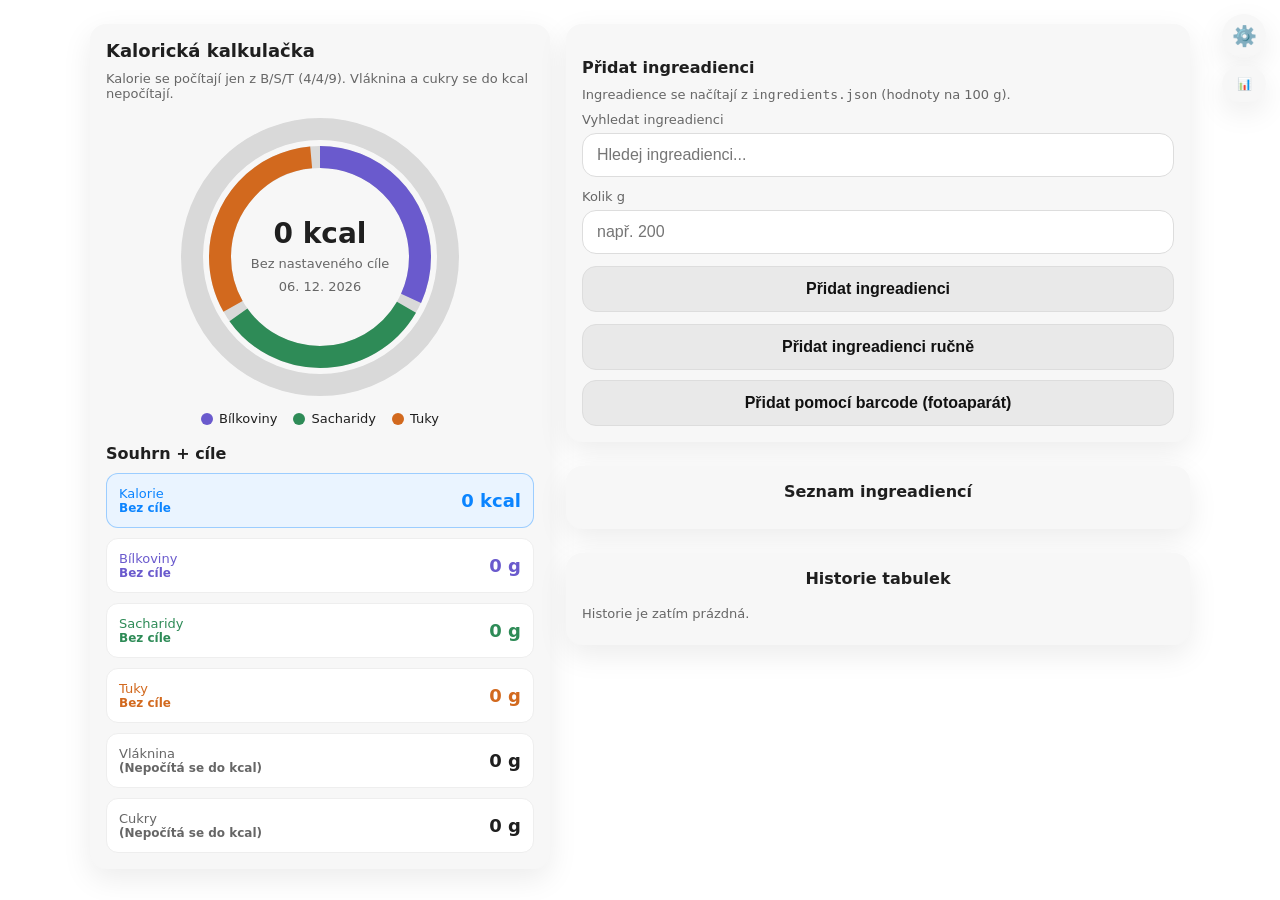
==== index.html @ da75b3e4 "Přidání modálního okna pro skenování čárových kódů, vylepšení stylů a funkcionality pro zobrazení st" ====
<!doctype html>
<html lang="cs">
<head>
  <meta charset="utf-8" />
  <meta name="viewport" content="width=device-width,initial-scale=1" />
  <title>Kalorická kalkulačka</title>
  <style>
    :root{
      --bg:#ffffff;
      --text:#1f1f1f;
      --muted:#666;
      --card:#f7f7f7;
      --shadow:0 10px 30px rgba(0,0,0,.08);

      --track:#d9d9d9;

      --p:#6a5acd;
      --c:#2e8b57;
      --f:#d2691e;
      --kcal:#0b84ff;

      --danger:#b00020;
      --dangerBg:#ffe9ee;
    }

    body{
      margin:0;
      font-family: system-ui, -apple-system, Segoe UI, Roboto, Arial, sans-serif;
      background:var(--bg);
      color:var(--text);
      font-size:15px;
    }

    .wrap{
      max-width: 1100px;
      margin: 24px auto;
      padding: 0 16px;
      display:grid;
      gap:16px;
      grid-template-columns: 460px 1fr;
      align-items:start;
    }

    .panel{
      background:var(--card);
      border-radius:16px;
      padding:16px;
      box-shadow: var(--shadow);
    }

    .right-col{
      display:grid;
      gap:24px;
    }

    h1{ font-size:18px; margin:0 0 10px; }
    h2{ font-size:16px; margin:18px 0 10px; }
    .muted{ color:var(--muted); font-size:13px; }

    /* Rings */
    .rings{
      width: 280px;
      height: 280px;
      margin: 16px auto 0;
      position:relative;
      display:grid;
      place-items:center;
    }
    .rings svg{
      width:100%;
      height:100%;
      overflow:visible;
      transform: rotate(-90deg);
    }
    .ring-track{
      fill:none;
      stroke: var(--track);
      stroke-linecap: round;
    }
    .ring-progress{
      fill:none;
      stroke-linecap: round;
      stroke-dasharray: 1;
      stroke-dashoffset: 1;
      transition: stroke 350ms ease, stroke-dashoffset 350ms ease;
    }
    .macro-segment{ stroke-linecap: butt; }
    .center{
      position:absolute;
      display:grid;
      place-items:center;
      text-align:center;
      gap:8px;
      transform: translateY(0);
    }
    .center .big{
      font-size:28px;
      font-weight:800;
      line-height:1;
    }
    .center .small{
      font-size:13px;
      color:var(--muted);
    }

    .legend{
      display:flex;
      gap:16px;
      justify-content:center;
      margin-top:14px;
      flex-wrap:wrap;
      font-size:13px;
    }
    .legendItem{ display:flex; gap:6px; align-items:center; }
    .dot{ width:12px;height:12px;border-radius:50%; }

    /* Summary cards */
    .summaryRow{
      display:grid;
      gap:10px;
      margin-top:10px;
    }
    .sumCard{
      display:grid;
      grid-template-columns: 1fr auto;
      gap:6px 12px;
      padding:12px;
      border-radius:12px;
      background:#fff;
      border:1px solid #eee;
      align-items:center;
    }
    .sumCard .label{ color:var(--muted); font-size:13px; }
    .sumCard .value{ font-weight:800; font-size:18px; }
    .sumCard .goal{ font-weight:600; color:var(--muted); font-size:12px; }

    .sumCard.danger{
      border-color: rgba(176,0,32,.35);
      background: var(--dangerBg);
    }
    .sumCard.danger .label,
    .sumCard.danger .goal{ color: var(--danger); }
    .sumCard.danger .value{ color: var(--danger); }
    .sumCard.kcal{
      border-color: rgba(11,132,255,.35);
      background: #eaf4ff;
    }
    .sumCard.kcal .label,
    .sumCard.kcal .goal,
    .sumCard.kcal .value{ color: var(--kcal); }
    .sumCard.protein .label,
    .sumCard.protein .goal,
    .sumCard.protein .value{ color: var(--p); }
    .sumCard.carbs .label,
    .sumCard.carbs .goal,
    .sumCard.carbs .value{ color: var(--c); }
    .sumCard.fat .label,
    .sumCard.fat .goal,
    .sumCard.fat .value{ color: var(--f); }

    /* Modal */
    .modal{
      display:none;
      position:fixed;
      top:0;left:0;right:0;bottom:0;
      background:rgba(0,0,0,.5);
      z-index:9999;
      place-items:center;
      justify-content:center;
      padding: 18px;
      box-sizing:border-box;
      overflow-y:auto;
    }
    .modal.open{ display:grid; }
    .modal-content{
      background:#fff;
      border-radius:20px;
      padding:28px;
      max-width:520px;
      width:100%;
      box-shadow: 0 20px 60px rgba(0,0,0,.2);
      animation: slideIn 200ms ease;
      position:relative;
    }
    @keyframes slideIn{
      from{ opacity:0; transform:translateY(-20px); }
      to{ opacity:1; transform:translateY(0); }
    }
    .modal h2{ margin:0 0 8px; padding-right:0; }
    .modal .muted{ display:block; margin-bottom:16px; }

    .barcode-video-wrap{
      background:#111;
      border-radius:14px;
      overflow:hidden;
      border:1px solid #222;
      margin-top:8px;
    }
    .barcode-video{
      width:100%;
      aspect-ratio:4 / 3;
      object-fit:cover;
      display:block;
      background:#111;
    }
    .barcode-status{
      margin-top:10px;
      padding:10px 12px;
      border-radius:10px;
      background:#f3f3f3;
      color:var(--muted);
      font-size:13px;
      min-height:20px;
    }

    /* Modal close button */
    .modal-close{
      display:none;
    }

    /* Search box */
    .search-box{
      position:relative;
    }
    .search-input{
      width:100%;
      padding:12px 14px;
      border-radius:14px;
      border:1px solid #ddd;
      outline:none;
      background:#fff;
      box-sizing:border-box;
      font-size:16px;
    }
    .search-input:focus{ border-color:#aaa; }

    .search-results{
      position:absolute;
      top:100%;
      left:0;
      right:0;
      background:#fff;
      border:1px solid #ddd;
      border-top:0;
      border-radius:0 0 14px 14px;
      max-height:240px;
      overflow-y:auto;
      z-index:100;
      display:none;
    }
    .search-results.show{ display:block; }

    .search-result-item{
      padding:10px 14px;
      cursor:pointer;
      border-bottom:1px solid #eee;
      font-size:14px;
    }
    .search-result-item:last-child{ border-bottom:0; }
    .search-result-item:hover{ background:#f7f7f7; }
    .search-result-item.custom{ color:#666; font-weight:600; }
    .search-empty{ color:#999; }
    .search-section-label{
      padding:8px 12px;
      font-size:11px;
      color:#999;
      border-bottom:1px solid #eee;
    }
    .search-section-label.with-top-border{ border-top:1px solid #eee; }

    /* Forms */
    label{ display:block; font-size:13px; color:var(--muted); margin:10px 0 6px; }
    input, select{
      width:100%;
      padding:12px 14px;
      border-radius:14px;
      border:1px solid #ddd;
      outline:none;
      background:#fff;
      box-sizing:border-box;
      font-size:16px;
    }
    input:focus, select:focus{ border-color:#aaa; }

    .row3{ display:grid; grid-template-columns: 1fr 1fr 1fr; gap:10px; }
    .row2{ display:grid; grid-template-columns: 2fr 1fr; gap:10px; align-items:end; }

    .goal-sum{
      margin-top:10px;
      padding:10px 12px;
      background:#f7f7f7;
      border-radius:12px;
    }

    .tip-box{
      padding:12px 14px;
      background:#f7f7f7;
      border-radius:12px;
    }

    .actions{ display:flex; gap:12px; margin-top:12px; flex-wrap:wrap; }

    /* Buttons (unified, bigger, phone-friendly) */
    .btn{
      border:0;
      padding:14px 14px;
      border-radius:14px;
      font-size:16px;
      font-weight:800;
      cursor:pointer;
      width:auto;
      line-height:1;
    }
    .btn.primary{
      background:#111;
      color:#fff;
    }
    .btn.secondary{
      background:#e9e9e9;
      color:#111;
      border:1px solid #ddd;
    }
    .btn:active{ transform: translateY(1px); }

    /* List */
    .foods{ margin-top:12px; display:grid; gap:10px; }
    .food{
      background:#fff;
      border:1px solid #eee;
      border-radius:12px;
      padding:10px 12px;
      display:grid;
      gap:8px;
    }
    .food-head{
      display:flex;
      justify-content:flex-start;
      gap:10px;
      align-items:baseline;
      flex-wrap:wrap;
    }
    .food-stats-row{
      display:grid;
      grid-template-columns:1fr 1fr;
      gap:8px;
      width:100%;
    }
    .food-stat-pill{
      display:flex;
      align-items:center;
      justify-content:center;
      font-size:15px;
      font-weight:800;
      padding:8px 10px;
      width:100%;
      box-sizing:border-box;
    }
    .food-head-right{
      display:flex;
      align-items:center;
      gap:8px;
      margin-left:auto;
    }
    .pills{ display:flex; gap:6px; flex-wrap:wrap; justify-content:flex-end; }
    .pill{
      font-size:12px;
      padding:3px 8px;
      border-radius:999px;
      background:#f1f1f1;
      color:#333;
      white-space:nowrap;
    }
    .food-actions{ display:flex; gap:8px; justify-content:flex-end; flex-wrap:wrap; }
    .food-macros{ color:var(--muted); }
    .food-macros .m-p{ color:var(--p); font-weight:600; }
    .food-macros .m-c{ color:var(--c); font-weight:600; }
    .food-macros .m-f{ color:var(--f); font-weight:600; }
    .food-macros .m-n{ color:var(--muted); }

    .history-list{ display:grid; gap:10px; }
    .history-item{
      background:#fff;
      border:1px solid #eee;
      border-radius:12px;
      padding:10px 12px;
      display:grid;
      gap:8px;
      cursor:pointer;
    }
    .history-item:hover{ border-color:#d8d8d8; }
    .history-item:focus-visible{
      outline:2px solid var(--p);
      outline-offset:1px;
    }
    .history-head{
      display:flex;
      justify-content:space-between;
      gap:10px;
      align-items:center;
      flex-wrap:wrap;
    }
    .history-day{ font-weight:800; }
    .history-empty{ padding:8px 0; }
    .history-pagination{
      margin-top:12px;
      display:flex;
      gap:8px;
      align-items:center;
      justify-content:space-between;
    }
    .history-page-label{
      font-size:12px;
      color:var(--muted);
      font-weight:700;
    }
    .history-active{
      outline:2px solid var(--p);
      outline-offset:1px;
    }

    .iconbtn{
      border:1px solid #eee;
      background:#fff;
      color:#111;
      padding:10px 12px;
      border-radius:12px;
      cursor:pointer;
      font-weight:800;
      font-size:14px;
    }
    .iconbtn.edit-btn{
      padding:7px 10px;
      font-size:13px;
      border-radius:10px;
    }
    .iconbtn.delete-x{
      padding:7px 10px;
      font-size:13px;
      border-radius:10px;
    }

    hr{ border:0; border-top:1px solid #e6e6e6; margin:14px 0; }

    .storage-section{
      margin-top:24px;
      padding:16px 0;
      border-top:1px solid #ddd;
    }

    .storage-section h3{
      font-size:14px;
      margin:0 0 10px;
      color:var(--text);
      font-weight:700;
    }

    .storage-actions{
      display:flex;
      gap:8px;
      flex-wrap:wrap;
    }

    .storage-actions .btn{
      padding:11px 12px;
      font-size:13px;
      flex:1;
      min-width:110px;
    }

    #fileInput{ display:none; }

    @media (max-width: 1000px){
      .wrap{ grid-template-columns: 1fr; }
      .rings{ width: 300px; height: 300px; }
    }

    /* Bigger overall on small phones + full width buttons */
    @media (max-width: 520px){
      body{ font-size:16px; }
      .panel{ padding:18px; }
      h1{ font-size:20px; }
      h2{ font-size:17px; }
      .muted{ font-size:14px; }

      .sumCard{ padding:14px; }
      .sumCard .value{ font-size:20px; }
      .sumCard .label{ font-size:14px; }
      .sumCard .goal{ font-size:13px; }

      .center .big{ font-size:30px; }
      .center .small{ font-size:14px; }
      .legend{ font-size:14px; gap:14px; }

      .modal{ padding:10px; }
      .modal-content{
        max-width:420px;
        padding:18px;
        border-radius:16px;
      }

      #portionModal .modal-content,
      #goalModal .modal-content{
        max-width:360px;
        padding:14px;
      }
      #portionModal .row3{
        grid-template-columns:1fr 1fr;
        gap:8px;
      }

      .btn{
        padding:16px 16px;
        font-size:17px;
        border-radius:16px;
      }

      .actions .btn{ width:100%; }
      .food-actions .iconbtn{ width:100%; }
    }

    /* Dark Mode overrides */
    body.dark-mode {
      --bg: #121212;
      --text: #e0e0e0;
      --muted: #9a9a9a;
      --card: #1e1e1e;
      --shadow: 0 10px 30px rgba(0,0,0,.5);
      --track: #3a3a3a;
      --kcal: #4da3ff;
      --danger: #ff6b6b;
      --dangerBg: #3d1418;
    }
    body.dark-mode .sumCard {
      background: #252525;
      border-color: #333;
    }
    body.dark-mode .modal-content {
      background: #1e1e1e;
    }
    body.dark-mode input,
    body.dark-mode select {
      background: #252525;
      border-color: #3a3a3a;
      color: var(--text);
    }
    body.dark-mode .search-input {
      background: #252525;
      border-color: #3a3a3a;
      color: var(--text);
    }
    body.dark-mode .search-results {
      background: #252525;
      border-color: #3a3a3a;
    }
    body.dark-mode .search-result-item { border-bottom-color: #333; }
    body.dark-mode .search-result-item:hover { background: #333; }
    body.dark-mode .search-empty { color: #b0b0b0; }
    body.dark-mode .search-section-label {
      color: #b0b0b0;
      border-bottom-color: #333;
    }
    body.dark-mode .search-section-label.with-top-border { border-top-color: #333; }
    body.dark-mode .barcode-status {
      background: #252525;
      border: 1px solid #333;
      color: var(--muted);
    }
    body.dark-mode .food {
      background: #252525;
      border-color: #333;
    }
    body.dark-mode .history-item {
      background: #252525;
      border-color: #333;
    }
    body.dark-mode .iconbtn {
      border-color: #3f3f3f;
      background: #2a2a2a;
      color: #f0f0f0;
    }
    body.dark-mode .iconbtn:hover {
      background: #323232;
      border-color: #4a4a4a;
    }
    body.dark-mode .iconbtn:disabled {
      opacity: .5;
      cursor: default;
    }
    body.dark-mode .btn.primary {
      background: #e0e0e0;
      color: #111;
    }
    body.dark-mode .btn.secondary {
      background: #2a2a2a;
      color: #e0e0e0;
      border-color: #3a3a3a;
    }
    body.dark-mode #goalModal .goal-sum {
      background: #252525;
      border: 1px solid #333;
      color: var(--muted);
    }
    body.dark-mode #goalModal .goal-sum strong { color: var(--text); }
    body.dark-mode #portionModal .tip-box {
      background: #252525;
      border: 1px solid #333;
      color: var(--muted);
    }
    body.dark-mode .pill {
      background: #343434;
      color: #e2e2e2;
      border: 1px solid #444;
    }
    body.dark-mode hr { border-top-color: #333; }
    body.dark-mode .settings-section { border-top-color: #333; }

    /* Gear / settings button */
    .gear-btn {
      position: fixed;
      top: 14px;
      right: 14px;
      z-index: 1000;
      width: 44px;
      height: 44px;
      border-radius: 50%;
      border: 0;
      background: var(--card);
      box-shadow: var(--shadow);
      cursor: pointer;
      font-size: 20px;
      display: flex;
      align-items: center;
      justify-content: center;
      padding: 0;
      line-height: 1;
    }
    .gear-btn:hover { filter: brightness(0.92); }

    .weekly-btn {
      position: fixed;
      top: 66px;
      right: 14px;
      z-index: 1000;
      min-width: 44px;
      height: 36px;
      border-radius: 18px;
      border: 0;
      background: var(--card);
      box-shadow: var(--shadow);
      cursor: pointer;
      font-size: 12px;
      font-weight: 800;
      display: flex;
      align-items: center;
      justify-content: center;
      padding: 0 12px;
      line-height: 1;
      color: var(--text);
    }
    .weekly-btn:hover { filter: brightness(0.92); }

    .weekly-modal-title {
      font-size: 13px;
      font-weight: 800;
      margin: 0 0 10px;
      color: var(--muted);
      text-transform: uppercase;
      letter-spacing: 0.5px;
    }

    /* Settings modal sections */
    .settings-section {
      margin-top: 20px;
      padding-top: 16px;
      border-top: 1px solid #eee;
    }
    .settings-section:first-of-type {
      margin-top: 0;
      padding-top: 0;
      border-top: 0;
    }
    .settings-section h3 {
      font-size: 13px;
      margin: 0 0 12px;
      font-weight: 700;
      color: var(--muted);
      text-transform: uppercase;
      letter-spacing: 0.5px;
    }
    .settings-meta {
      display: grid;
      gap: 6px;
      font-size: 13px;
      color: var(--muted);
    }
    .settings-meta a {
      color: var(--kcal);
      text-decoration: none;
      font-weight: 700;
      width: fit-content;
    }
    .settings-meta a:hover { text-decoration: underline; }

    .weekly-overview {
      display: grid;
      gap: 12px;
    }
    .weekly-ring-wrap {
      display: grid;
      justify-items: center;
      gap: 8px;
    }
    .weekly-rings {
      width: 120px;
      height: 120px;
      position: relative;
      display: grid;
      place-items: center;
    }
    .weekly-rings svg {
      width: 100%;
      height: 100%;
      transform: rotate(-90deg);
      overflow: visible;
    }
    .weekly-ring-center {
      position: absolute;
      text-align: center;
      display: grid;
      gap: 2px;
      place-items: center;
    }
    .weekly-ring-center .big {
      font-size: 15px;
      font-weight: 800;
      line-height: 1;
    }
    .weekly-ring-center .small {
      font-size: 10px;
      color: var(--muted);
      font-weight: 700;
    }
    .weekly-segment {
      fill: none;
      stroke-linecap: butt;
    }
    .weekly-ring-legend {
      display: grid;
      grid-template-columns: repeat(4, minmax(0, 1fr));
      gap: 6px;
      width: 100%;
    }
    .weekly-ring-legend-item {
      background: #fff;
      border: 1px solid #eee;
      border-radius: 10px;
      padding: 6px;
      display: grid;
      justify-items: center;
      gap: 4px;
    }
    .weekly-ring-value {
      font-size: 11px;
      font-weight: 800;
    }
    .weekly-ring-label {
      font-size: 11px;
      color: var(--muted);
      font-weight: 700;
      text-align: center;
    }
    .weekly-summary {
      display: grid;
      gap: 8px;
      font-size: 13px;
    }
    .weekly-status {
      border-radius: 10px;
      padding: 10px;
      font-weight: 800;
      border: 1px solid transparent;
    }
    .weekly-status.good {
      color: #1b7a3f;
      background: #e8f8ef;
      border-color: #b8e7cc;
    }
    .weekly-status.warn {
      color: #9a5b00;
      background: #fff4e5;
      border-color: #ffd8a8;
    }
    .weekly-status.bad {
      color: #b00020;
      background: #ffe9ee;
      border-color: rgba(176,0,32,.35);
    }
    .weekly-summary-item {
      background: #fff;
      border: 1px solid #eee;
      border-radius: 10px;
      padding: 8px 10px;
    }
    .weekly-summary-item strong {
      display: inline-block;
      margin-right: 4px;
    }
    body.dark-mode .weekly-ring-legend-item,
    body.dark-mode .weekly-summary-item {
      background: #252525;
      border-color: #333;
    }
    body.dark-mode .settings-meta a { color: var(--kcal); }
    body.dark-mode .weekly-status.good {
      background: #123223;
      color: #9ce2ba;
      border-color: #24563c;
    }
    body.dark-mode .weekly-status.warn {
      background: #3a2b12;
      color: #f2cb8f;
      border-color: #5b4220;
    }
    body.dark-mode .weekly-status.bad {
      background: #3d1418;
      color: #ff9cab;
      border-color: #6a232a;
    }
    /* Toggle switch */
    .toggle-row {
      display: flex;
      align-items: center;
      justify-content: space-between;
      gap: 12px;
      cursor: pointer;
      user-select: none;
    }
    .toggle-switch {
      position: relative;
      width: 48px;
      height: 26px;
      flex-shrink: 0;
    }
    .toggle-switch input {
      opacity: 0;
      width: 0;
      height: 0;
      position: absolute;
    }
    .toggle-slider {
      position: absolute;
      inset: 0;
      background: #ccc;
      border-radius: 13px;
      transition: background 200ms;
      cursor: pointer;
    }
    .toggle-slider::before {
      content: "";
      position: absolute;
      width: 20px;
      height: 20px;
      left: 3px;
      top: 3px;
      background: #fff;
      border-radius: 50%;
      transition: transform 200ms;
    }
    .toggle-switch input:checked + .toggle-slider { background: var(--p); }
    .toggle-switch input:checked + .toggle-slider::before { transform: translateX(22px); }
    body.dark-mode .toggle-slider { background: #555; }
    body.dark-mode .toggle-slider::before { background: #ddd; }
  </style>
</head>
<body>
  <!-- Settings gear button -->
  <button class="gear-btn" id="settingsBtn" aria-label="Nastavení">⚙️</button>
  <button class="weekly-btn" id="weeklyBtn" aria-label="Týdenní přehled">📊</button>

  <!-- MODAL: Týdenní přehled -->
  <div id="weeklyModal" class="modal">
    <div class="modal-content">
      <button class="modal-close" id="weeklyModalClose">&times;</button>
      <h2>Týdenní přehled</h2>
      <div class="weekly-modal-title">Posledních 7 dní</div>
      <div class="weekly-overview">
        <div class="weekly-ring-wrap">
          <div id="weeklyRings" class="weekly-rings"></div>
          <div id="weeklyRingLegend" class="weekly-ring-legend"></div>
        </div>
        <div id="weeklySummary" class="weekly-summary"></div>
      </div>
      <div class="actions" style="margin-top:20px;">
        <button id="weeklyCloseBtn" class="btn secondary" style="flex:1;">Zavřít</button>
      </div>
    </div>
  </div>

  <!-- MODAL: Nastavení -->
  <div id="settingsModal" class="modal">
    <div class="modal-content">
      <button class="modal-close" id="settingsModalClose">&times;</button>
      <h2>Nastavení</h2>

      <div class="settings-section">
        <h3>Zálohování dat</h3>
        <div class="storage-actions">
          <button id="exportBtn" class="btn secondary">Stáhnout</button>
          <button id="importBtn" class="btn secondary">Nahrát</button>
        </div>
        <input id="fileInput" type="file" accept=".json" aria-label="Nahrát zálohu ze souboru" />
      </div>

      <div class="settings-section">
        <h3>Vzhled</h3>
        <label class="toggle-row">
          <span>🌙 Tmavý režim</span>
          <span class="toggle-switch">
            <input type="checkbox" id="darkModeToggle" />
            <span class="toggle-slider"></span>
          </span>
        </label>
      </div>

      <div class="settings-section">
        <h3>Cíle</h3>
        <div class="storage-actions">
          <button id="settingsEditGoalBtn" class="btn secondary" style="width:100%;">Upravit cíle</button>
        </div>
      </div>

      <div class="settings-section">
        <h3>Informace</h3>
        <div class="settings-meta">
          <div>Verze: 1.0</div>
          <div>Autor: Pavel Jelínek</div>
          <a href="https://github.com/PavJel" target="_blank" rel="noopener noreferrer">GitHub</a>
        </div>
      </div>

      <div class="actions" style="margin-top:20px;">
        <button id="settingsCloseBtn" class="btn secondary" style="flex:1;">Zavřít</button>
      </div>
    </div>
  </div>

  <!-- MODAL: Upravit cíle -->
  <div id="goalModal" class="modal">
    <div class="modal-content">
      <button class="modal-close" id="goalModalClose">&times;</button>
      <h2>Upravit cíle</h2>
      <div class="muted">Zadej denní kcal a procenta (B/S/T). Cílové gramy se spočítají automaticky.</div>

      <label for="modalKcal">Denní cíl (kcal)</label>
      <input id="modalKcal" type="number" min="0" step="50" placeholder="např. 1900" />

      <div class="row3" style="margin-top:14px;">
        <div>
          <label for="modalPctP">% Bílkoviny</label>
          <input id="modalPctP" type="number" min="0" max="100" step="1" placeholder="30" />
        </div>
        <div>
          <label for="modalPctC">% Sacharidy</label>
          <input id="modalPctC" type="number" min="0" max="100" step="1" placeholder="45" />
        </div>
        <div>
          <label for="modalPctF">% Tuky</label>
          <input id="modalPctF" type="number" min="0" max="100" step="1" placeholder="25" />
        </div>
      </div>

      <div class="muted goal-sum">
        Součet: <strong id="modalPctSum">0%</strong>
      </div>

      <div class="actions" style="margin-top:20px;">
        <button id="modalSaveBtn" class="btn primary" style="flex:1;">Uložit</button>
        <button id="modalCloseBtn" class="btn secondary" style="flex:1;">Zavřít</button>
      </div>
    </div>
  </div>

  <!-- MODAL: Přidat ingreadienci ručně -->
  <div id="portionModal" class="modal">
    <div class="modal-content">
      <button class="modal-close" id="portionModalClose">&times;</button>
      <h2 id="modalFormTitle">Přidat ingreadienci ručně</h2>
      <div class="muted">Ukládání je do LocalStorage a JSON exportu.</div>

      <label for="modalName">Název</label>
      <input id="modalName" placeholder="např. Rýže" />

      <label for="modalW" style="margin-top:12px;">Hmotnost ingreadience (g)</label>
      <input id="modalW" type="number" min="0" step="1" placeholder="např. 200" />

      <div class="row3" style="margin-top:14px;">
        <div>
          <label for="modalP">Bílkoviny (g)</label>
          <input id="modalP" type="text" inputmode="decimal" placeholder="0" />
        </div>
        <div>
          <label for="modalC">Sacharidy (g)</label>
          <input id="modalC" type="text" inputmode="decimal" placeholder="0" />
        </div>
        <div>
          <label for="modalF">Tuky (g)</label>
          <input id="modalF" type="text" inputmode="decimal" placeholder="0" />
        </div>
      </div>

      <div class="row3" style="margin-top:10px;">
        <div>
          <label for="modalFi">Vláknina (g)</label>
          <input id="modalFi" type="text" inputmode="decimal" placeholder="0" />
        </div>
        <div>
          <label for="modalSu">Cukry (g)</label>
          <input id="modalSu" type="text" inputmode="decimal" placeholder="0" />
        </div>
        <div>
          <label class="muted">Tip</label>
          <div class="muted tip-box">
            Cukry ≤ sacharidy, vláknina ≤ sacharidy.
          </div>
        </div>
      </div>

      <div class="actions" style="margin-top:20px;">
        <button id="modalSavePortionBtn" class="btn primary">Uložit</button>
        <button id="modalCancelEditBtn" class="btn secondary">Zrušit</button>
      </div>
    </div>
  </div>

  <!-- MODAL: Přidat ingreadienci přes barcode -->
  <div id="barcodeModal" class="modal">
    <div class="modal-content">
      <h2>Přidat pomocí barcode</h2>
      <div class="muted">Namíř fotoaparát na čárový kód produktu.</div>
      <div class="barcode-video-wrap">
        <video id="barcodeVideo" class="barcode-video" autoplay playsinline muted></video>
      </div>
      <div id="barcodeStatus" class="barcode-status">Připraveno ke skenování.</div>
      <div class="actions" style="margin-top:14px;">
        <button id="barcodeStartBtn" class="btn primary" style="flex:1;">Spustit sken</button>
        <button id="barcodeStopBtn" class="btn secondary" style="flex:1;">Zastavit</button>
      </div>
      <div class="actions" style="margin-top:10px;">
        <button id="barcodeCloseBtn" class="btn secondary" style="flex:1;">Zavřít</button>
      </div>
    </div>
  </div>

  <div class="wrap">
    <!-- LEFT: Summary -->
    <div class="panel">
      <h1>Kalorická kalkulačka</h1>
      <div class="muted">
        Kalorie se počítají jen z B/S/T (4/4/9). Vláknina a cukry se do kcal nepočítají.
      </div>

      <div class="rings" aria-label="Makro progress kruhy">
        <svg viewBox="0 0 280 280" aria-hidden="true">
          <!-- Macro ring (shared track + segmented B/S/T) -->
          <circle class="ring-track" cx="140" cy="140" r="100" stroke-width="22"></circle>
          <circle id="progP" class="ring-progress macro-segment" cx="140" cy="140" r="100" stroke-width="22" stroke="var(--p)"></circle>
          <circle id="progC" class="ring-progress macro-segment" cx="140" cy="140" r="100" stroke-width="22" stroke="var(--c)"></circle>
          <circle id="progF" class="ring-progress macro-segment" cx="140" cy="140" r="100" stroke-width="22" stroke="var(--f)"></circle>

          <!-- KCAL outer ring -->
          <circle class="ring-track" cx="140" cy="140" r="128" stroke-width="22"></circle>
          <circle id="progKcal" class="ring-progress" cx="140" cy="140" r="128" stroke-width="22" stroke="var(--kcal)"></circle>
        </svg>

        <div class="center">
          <div class="big" id="sumKcalCenter">0 kcal</div>
          <div class="small" id="kcalCenterSub">0% z cíle</div>
          <div class="small" id="viewDayLabel"></div>
        </div>
      </div>

      <div class="legend">
        <div class="legendItem"><span class="dot" style="background:var(--p)"></span>Bílkoviny</div>
        <div class="legendItem"><span class="dot" style="background:var(--c)"></span>Sacharidy</div>
        <div class="legendItem"><span class="dot" style="background:var(--f)"></span>Tuky</div>
      </div>

      <h2>Souhrn + cíle</h2>
      <div class="summaryRow" id="summaryCards"></div>

      <button id="showTodayBtn" class="btn secondary" style="width:100%; margin-top:10px; display:none;">Zpět na dnešek</button>
    </div>

    <!-- RIGHT: Add portion + list -->
    <div class="right-col">
      <div class="panel">
        <h2>Přidat ingreadienci</h2>
        <div class="muted">Ingreadience se načítají z <code>ingredients.json</code> (hodnoty na 100 g).</div>

        <label for="ingredientSearch">Vyhledat ingreadienci</label>
        <div class="search-box">
          <input id="ingredientSearch" class="search-input" type="text" placeholder="Hledej ingreadienci..." />
          <div id="searchResults" class="search-results"></div>
        </div>

        <label for="ingredientGrams" style="margin-top:12px;">Kolik g</label>
        <input id="ingredientGrams" type="number" min="0" step="1" placeholder="např. 200" />

        <div class="actions">
          <button id="addFromDbBtn" class="btn secondary" style="width:100%;">Přidat ingreadienci</button>
        </div>

        <button id="openPortionModalBtn" class="btn secondary" style="width:100%; margin-top:12px;">Přidat ingreadienci ručně</button>
        <button id="openBarcodeModalBtn" class="btn secondary" style="width:100%; margin-top:10px;">Přidat pomocí barcode (fotoaparát)</button>
      </div>

      <div class="panel">
        <h2 style="margin-top:0; text-align:center;">Seznam ingreadiencí</h2>
        <div id="foods" class="foods"></div>
      </div>

      <div class="panel">
        <h2 style="margin-top:0; text-align:center;">Historie tabulek</h2>
        <div id="historyList" class="history-list"></div>
        <div id="historyPagination" class="history-pagination" style="display:none;">
          <button id="historyPrevBtn" class="iconbtn" type="button">Předchozí</button>
          <div id="historyPageLabel" class="history-page-label">Strana 1/1</div>
          <button id="historyNextBtn" class="iconbtn" type="button">Další</button>
        </div>
      </div>
    </div>
  </div>

  <script>
    const $ = (id) => document.getElementById(id);

    const STORAGE_PORTIONS = "kalkulacka.portions.v12";
    const STORAGE_PLAN = "kalkulacka.plan.v7";
    const STORAGE_CUSTOM_INGREDIENTS = "kalkulacka.custom_ingredients.v1";
    const STORAGE_HISTORY = "kalkulacka.history.v1";
    const STORAGE_ACTIVE_DAY = "kalkulacka.active_day.v1";

    let INGREDIENTS = [];
    let CUSTOM_INGREDIENTS = [];
    let editingIndex = null;
    let editingSource = "current";
    let editingDay = null;
    let selectedIngredientId = null;
    let selectedHistoryDay = null;
    let historyPage = 0;
    const HISTORY_PAGE_SIZE = 4;

    // modal elements - cíle
    const goalModal = $("goalModal");
    const modalKcal = $("modalKcal");
    const modalPctP = $("modalPctP");
    const modalPctC = $("modalPctC");
    const modalPctF = $("modalPctF");
    const modalPctSum = $("modalPctSum");
    const modalSaveBtn = $("modalSaveBtn");
    const modalCloseBtn = $("modalCloseBtn");
    const goalModalClose = $("goalModalClose");
    const settingsEditGoalBtn = $("settingsEditGoalBtn");

    // modal elements - suroviny
    const portionModal = $("portionModal");
    const modalFormTitle = $("modalFormTitle");
    const modalName = $("modalName");
    const modalW = $("modalW");
    const modalP = $("modalP");
    const modalC = $("modalC");
    const modalF = $("modalF");
    const modalFi = $("modalFi");
    const modalSu = $("modalSu");
    const modalSavePortionBtn = $("modalSavePortionBtn");
    const modalCancelEditBtn = $("modalCancelEditBtn");
    const portionModalClose = $("portionModalClose");
    const openPortionModalBtn = $("openPortionModalBtn");
    const openBarcodeModalBtn = $("openBarcodeModalBtn");
    const barcodeModal = $("barcodeModal");
    const barcodeVideo = $("barcodeVideo");
    const barcodeStatus = $("barcodeStatus");
    const barcodeStartBtn = $("barcodeStartBtn");
    const barcodeStopBtn = $("barcodeStopBtn");
    const barcodeCloseBtn = $("barcodeCloseBtn");

    // main elements
    const ingredientSearch = $("ingredientSearch");
    const searchResults = $("searchResults");
    const ingredientGrams = $("ingredientGrams");
    const addFromDbBtn = $("addFromDbBtn");

    const foodsEl = $("foods");
    const historyList = $("historyList");
    const historyPagination = $("historyPagination");
    const historyPrevBtn = $("historyPrevBtn");
    const historyNextBtn = $("historyNextBtn");
    const historyPageLabel = $("historyPageLabel");

    const sumKcalCenter = $("sumKcalCenter");
    const kcalCenterSub = $("kcalCenterSub");
    const viewDayLabel = $("viewDayLabel");
    const showTodayBtn = $("showTodayBtn");

    const progP = $("progP");
    const progC = $("progC");
    const progF = $("progF");
    const progKcal = $("progKcal");

    const summaryCards = $("summaryCards");

    // storage/export
    const exportBtn = $("exportBtn");
    const importBtn = $("importBtn");
    const fileInput = $("fileInput");

    // settings modal
    const settingsBtn = $("settingsBtn");
    const weeklyBtn = $("weeklyBtn");
    const weeklyModal = $("weeklyModal");
    const weeklyModalClose = $("weeklyModalClose");
    const weeklyCloseBtn = $("weeklyCloseBtn");
    const settingsModal = $("settingsModal");
    const settingsModalClose = $("settingsModalClose");
    const settingsCloseBtn = $("settingsCloseBtn");
    const darkModeToggle = $("darkModeToggle");
    const weeklyRings = $("weeklyRings");
    const weeklyRingLegend = $("weeklyRingLegend");
    const weeklySummary = $("weeklySummary");

    let barcodeStream = null;
    let barcodeScanTimer = null;
    let barcodeDetector = null;

    // utils
    function toNum(v){
      const n = Number(String(v).replace(/,/g, '.'));
      return Number.isFinite(n) ? n : 0;
    }
    function round1(n){ return Math.round(n * 10) / 10; }
    function round0(n){ return Math.round(n); }
    function fmt(n){ return String(n).replace(/\./g, ','); }

    function escapeHtml(s){
      return String(s)
        .replaceAll("&","&amp;")
        .replaceAll("<","&lt;")
        .replaceAll(">","&gt;")
        .replaceAll('"',"&quot;")
        .replaceAll("'","&#039;");
    }

    function uid(){
      return Math.random().toString(16).slice(2) + Date.now().toString(16);
    }

    function normalize(str){
      return String(str).normalize("NFD").replace(/[\u0300-\u036f]/g, "").toLowerCase();
    }

    function kcalFromMacros(p, c, f){
      return (p * 4) + (c * 4) + (f * 9);
    }

    function todayKey(){
      const now = new Date();
      const y = now.getFullYear();
      const m = String(now.getMonth() + 1).padStart(2, "0");
      const d = String(now.getDate()).padStart(2, "0");
      return `${y}-${m}-${d}`;
    }

    function formatDay(dayKey){
      if (!dayKey || !/^\d{4}-\d{2}-\d{2}$/.test(dayKey)) return dayKey || "-";
      const [year, month, day] = dayKey.split("-").map(Number);
      return new Date(year, month - 1, day).toLocaleDateString("cs-CZ", {
        weekday: "short",
        day: "2-digit",
        month: "2-digit",
        year: "numeric"
      });
    }

    function formatDayOnly(dayKey){
      if (!dayKey || !/^\d{4}-\d{2}-\d{2}$/.test(dayKey)) return dayKey || "-";
      const [year, month, day] = dayKey.split("-").map(Number);
      return new Date(year, month - 1, day).toLocaleDateString("cs-CZ", {
        day: "2-digit",
        month: "2-digit",
        year: "numeric"
      });
    }

    function setRingProgress(circleEl, percent, color){
      const r = Number(circleEl.getAttribute("r"));
      const C = 2 * Math.PI * r;
      const p = Math.max(0, Math.min(100, percent));
      circleEl.style.strokeDasharray = `${C}`;
      circleEl.style.strokeDashoffset = `${C * (1 - p / 100)}`;
      if (color) circleEl.setAttribute("stroke", color);
    }

    function makePastDayKey(offset){
      const d = new Date();
      d.setDate(d.getDate() - offset);
      const y = d.getFullYear();
      const m = String(d.getMonth() + 1).padStart(2, "0");
      const day = String(d.getDate()).padStart(2, "0");
      return `${y}-${m}-${day}`;
    }

    function getLast7DaysData(){
      const history = loadHistory();
      const current = loadPortions();
      const currentDay = todayKey();
      const days = [];

      for (let i = 6; i >= 0; i--) {
        const day = makePastDayKey(i);
        let portions = [];

        if (day === currentDay) {
          portions = current;
        } else {
          const entry = history.find(x => x.day === day);
          portions = entry ? entry.portions : [];
        }

        days.push({ day, portions, totals: computeTotals(portions) });
      }

      return days;
    }

    function weeklyMetricColor(valuePercent, baseColor){
      return valuePercent > 110 ? "#b00020" : baseColor;
    }

    function renderWeeklyOverview(){
      if (!weeklyRings || !weeklySummary) return;

      const plan = loadPlan();
      const targets = calcTargets(plan);
      const week = getLast7DaysData();
      const activeDays = week.filter(x => x.portions.length > 0).length;

      const totals = week.reduce((acc, day) => {
        acc.kcal += day.totals.kcal;
        acc.protein += day.totals.protein;
        acc.carbs += day.totals.carbs;
        acc.fat += day.totals.fat;
        acc.fiber += day.totals.fiber;
        acc.sugars += day.totals.sugars;
        return acc;
      }, { kcal: 0, protein: 0, carbs: 0, fat: 0, fiber: 0, sugars: 0 });

      const weeklyGoals = {
        kcal: targets.goalKcal * 7,
        protein: targets.targetP * 7,
        carbs: targets.targetC * 7,
        fat: targets.targetF * 7,
      };

      const pctKcal = weeklyGoals.kcal > 0 ? (totals.kcal / weeklyGoals.kcal) * 100 : 0;
      const pctP = weeklyGoals.protein > 0 ? (totals.protein / weeklyGoals.protein) * 100 : 0;
      const pctC = weeklyGoals.carbs > 0 ? (totals.carbs / weeklyGoals.carbs) * 100 : 0;
      const pctF = weeklyGoals.fat > 0 ? (totals.fat / weeklyGoals.fat) * 100 : 0;

      const kcalColor = weeklyMetricColor(pctKcal, "var(--kcal)");
      const macroKcal = {
        protein: totals.protein * 4,
        carbs: totals.carbs * 4,
        fat: totals.fat * 9,
      };
      const macroKcalSum = macroKcal.protein + macroKcal.carbs + macroKcal.fat;
      const macroKcalShare = macroKcalSum > 0
        ? {
            protein: (macroKcal.protein / macroKcalSum) * 100,
            carbs: (macroKcal.carbs / macroKcalSum) * 100,
            fat: (macroKcal.fat / macroKcalSum) * 100,
          }
        : { protein: 33.34, carbs: 33.33, fat: 33.33 };

      const macroRingData = [
        { label: "Bílkoviny", value: pctP, share: macroKcalShare.protein, color: weeklyMetricColor(pctP, "var(--p)") },
        { label: "Sacharidy", value: pctC, share: macroKcalShare.carbs, color: weeklyMetricColor(pctC, "var(--c)") },
        { label: "Tuky", value: pctF, share: macroKcalShare.fat, color: weeklyMetricColor(pctF, "var(--f)") },
      ];

      const outerR = 54;
      const outerC = 2 * Math.PI * outerR;
      const kcalProgress = Math.max(0, Math.min(100, pctKcal));
      const kcalOffset = outerC * (1 - kcalProgress / 100);

      const macroR = 40;
      const macroC = 2 * Math.PI * macroR;
      const gap = 4;
      const totalGap = gap * macroRingData.length;
      const available = macroC - totalGap;
      let currentOffset = 0;

      weeklyRings.innerHTML = `
        <svg viewBox="0 0 120 120" aria-hidden="true">
          <circle class="ring-track" cx="60" cy="60" r="54" stroke-width="6"></circle>
          <circle class="ring-progress" cx="60" cy="60" r="54" stroke-width="6" stroke="${kcalColor}" style="stroke-dasharray:${outerC};stroke-dashoffset:${kcalOffset};"></circle>
          <circle class="ring-track" cx="60" cy="60" r="40" stroke-width="12"></circle>
          ${macroRingData.map((item) => {
            const visible = Math.max(0, (available * item.share / 100));
            const segmentHtml = `<circle class="weekly-segment" cx="60" cy="60" r="40" stroke-width="12" stroke="${item.color}" style="stroke-dasharray:${visible} ${macroC};stroke-dashoffset:${-currentOffset};"></circle>`;
            currentOffset += visible + gap;
            return segmentHtml;
          }).join("")}
        </svg>
        <div class="weekly-ring-center">
          <div class="big">${Math.round(pctKcal)}%</div>
          <div class="small">KCAL týden</div>
        </div>
      `;

      weeklyRingLegend.innerHTML = [{ label: "Kalorie", value: pctKcal, color: kcalColor }, ...macroRingData].map(item => `
        <div class="weekly-ring-legend-item">
          <div class="weekly-ring-value" style="color:${item.color}">${Math.round(item.value)}%</div>
          <div class="weekly-ring-label">${item.label}</div>
        </div>
      `).join("");

      if ((plan.goalKcal || 0) <= 0) {
        weeklySummary.innerHTML = '<div class="weekly-summary-item">Nastav si denní cíle, aby šel týdenní přehled vyhodnotit přesněji.</div>';
        return;
      }

      const kcalDiff = Math.abs(pctKcal - 100);
      let statusClass = "warn";
      let statusText = "Je to v pohodě, ale je co zlepšit.";

      if (kcalDiff <= 10) {
        statusClass = "good";
        statusText = "Dařilo se udržet týdenní kcal.";
      } else if (kcalDiff > 20) {
        statusClass = "bad";
        statusText = "Je dost potřeba to zlepšit.";
      }

      weeklySummary.innerHTML = `
        <div class="weekly-status ${statusClass}">${escapeHtml(statusText)}</div>
        <div class="weekly-summary-item"><strong>Bílkoviny:</strong>${fmt(round1(totals.protein))} g<br><span class="muted">Mělo být za týden: ${fmt(round1(weeklyGoals.protein))} g</span></div>
        <div class="weekly-summary-item"><strong>Tuky:</strong>${fmt(round1(totals.fat))} g<br><span class="muted">Mělo být za týden: ${fmt(round1(weeklyGoals.fat))} g</span></div>
        <div class="weekly-summary-item"><strong>Sacharidy:</strong>${fmt(round1(totals.carbs))} g<br><span class="muted">Mělo být za týden: ${fmt(round1(weeklyGoals.carbs))} g</span></div>
        <div class="weekly-summary-item"><strong>Vláknina:</strong>${fmt(round1(totals.fiber))} g</div>
        <div class="weekly-summary-item"><strong>Cukry:</strong>${fmt(round1(totals.sugars))} g</div>
      `;
    }

    // storage
    function loadPortions(){
      try{
        const raw = localStorage.getItem(STORAGE_PORTIONS);
        if (!raw) return [];
        return Array.isArray(JSON.parse(raw)) ? JSON.parse(raw) : [];
      } catch {
        return [];
      }
    }
    function savePortions(items){
      localStorage.setItem(STORAGE_PORTIONS, JSON.stringify(items));
    }

    function loadPlan(){
      try{
        const raw = localStorage.getItem(STORAGE_PLAN);
        if (!raw) return { goalKcal: 0, pctP: 30, pctC: 45, pctF: 25 };
        const p = JSON.parse(raw) || {};
        return {
          goalKcal: Math.max(0, round0(toNum(p.goalKcal))),
          pctP: Math.max(0, Math.min(100, round0(toNum(p.pctP)))),
          pctC: Math.max(0, Math.min(100, round0(toNum(p.pctC)))),
          pctF: Math.max(0, Math.min(100, round0(toNum(p.pctF))))
        };
      } catch {
        return { goalKcal: 0, pctP: 30, pctC: 45, pctF: 25 };
      }
    }
    function savePlan(plan){
      localStorage.setItem(STORAGE_PLAN, JSON.stringify(plan));
    }

    function loadCustomIngredients(){
      try{
        const raw = localStorage.getItem(STORAGE_CUSTOM_INGREDIENTS);
        if (!raw) return [];
        return Array.isArray(JSON.parse(raw)) ? JSON.parse(raw) : [];
      } catch {
        return [];
      }
    }
    function saveCustomIngredients(items){
      localStorage.setItem(STORAGE_CUSTOM_INGREDIENTS, JSON.stringify(items));
      CUSTOM_INGREDIENTS = items;
    }

    function loadHistory(){
      try{
        const raw = localStorage.getItem(STORAGE_HISTORY);
        if (!raw) return [];
        const arr = JSON.parse(raw);
        return Array.isArray(arr) ? arr.filter(x => x && typeof x.day === "string" && Array.isArray(x.portions)) : [];
      } catch {
        return [];
      }
    }

    function saveHistory(items){
      localStorage.setItem(STORAGE_HISTORY, JSON.stringify(items));
    }

    function archiveDay(dayKey, portions){
      const safePortions = JSON.parse(JSON.stringify(Array.isArray(portions) ? portions : []));
      const history = loadHistory().filter(entry => entry.day !== dayKey);
      history.push({
        day: dayKey,
        portions: safePortions,
        archivedAt: new Date().toISOString()
      });
      history.sort((a, b) => b.day.localeCompare(a.day));
      saveHistory(history);
    }

    function rotateDayIfNeeded(){
      const today = todayKey();
      const activeDay = localStorage.getItem(STORAGE_ACTIVE_DAY);

      if (!activeDay) {
        localStorage.setItem(STORAGE_ACTIVE_DAY, today);
        return false;
      }
      if (activeDay === today) return false;

      const currentPortions = loadPortions();
      if (currentPortions.length > 0) {
        archiveDay(activeDay, currentPortions);
      }

      savePortions([]);
      localStorage.setItem(STORAGE_ACTIVE_DAY, today);
      clearEditMode();
      return true;
    }

    function calcTargets(plan){
      const k = plan.goalKcal || 0;
      return {
        goalKcal: k,
        targetP: k > 0 ? round1((k * (plan.pctP / 100)) / 4) : 0,
        targetC: k > 0 ? round1((k * (plan.pctC / 100)) / 4) : 0,
        targetF: k > 0 ? round1((k * (plan.pctF / 100)) / 9) : 0,
      };
    }

    function pct(value, goal){
      if (!goal || goal <= 0) return 0;
      return (value / goal) * 100;
    }

    function computeTotals(items){
      let protein=0, carbs=0, fiber=0, sugars=0, fat=0;
      for (const item of items){
        protein += item.protein;
        carbs   += item.carbs;
        fiber   += item.fiber;
        sugars  += item.sugars;
        fat     += item.fat;
      }
      const kcal = kcalFromMacros(protein, carbs, fat);
      return { kcal, protein, carbs, fiber, sugars, fat };
    }

    function renderSummary(totals, plan, opts = {}){
      const targets = calcTargets(plan);
      viewDayLabel.textContent = `${formatDayOnly(opts.viewDay || todayKey())}`;

      const kcalPercent = targets.goalKcal > 0 ? pct(totals.kcal, targets.goalKcal) : 0;
      const overKcal = targets.goalKcal > 0 && totals.kcal > targets.goalKcal;

      const overProtein = targets.targetP > 0 && totals.protein > targets.targetP;
      const overCarbs   = targets.targetC > 0 && totals.carbs   > targets.targetC;
      const overFat     = targets.targetF > 0 && totals.fat     > targets.targetF;

      sumKcalCenter.textContent = `${Math.round(totals.kcal)} kcal`;
      kcalCenterSub.textContent = targets.goalKcal > 0
        ? `${Math.round(kcalPercent)}% z ${targets.goalKcal} kcal`
        : `Bez nastaveného cíle`;

      const kcalP = totals.protein * 4;
      const kcalC = totals.carbs * 4;
      const kcalF = totals.fat * 9;
      const kcalMacroTotal = kcalP + kcalC + kcalF;
      const macroShares = kcalMacroTotal > 0
        ? [kcalP / kcalMacroTotal, kcalC / kcalMacroTotal, kcalF / kcalMacroTotal]
        : [1 / 3, 1 / 3, 1 / 3];

      const macroRadius = Number(progP.getAttribute("r"));
      const macroCirc = 2 * Math.PI * macroRadius;
      const macroGap = 10;
      const availableArc = Math.max(0, macroCirc - (macroGap * 3));
      const macroSegments = [
        { el: progP, share: macroShares[0], color: overProtein ? "#b00020" : "var(--p)" },
        { el: progC, share: macroShares[1], color: overCarbs ? "#b00020" : "var(--c)" },
        { el: progF, share: macroShares[2], color: overFat ? "#b00020" : "var(--f)" },
      ];

      let macroOffset = 0;
      macroSegments.forEach(seg => {
        const visible = Math.max(0, availableArc * seg.share);
        seg.el.style.strokeDasharray = `${visible} ${macroCirc}`;
        seg.el.style.strokeDashoffset = `${-macroOffset}`;
        seg.el.setAttribute("stroke", seg.color);
        macroOffset += visible + macroGap;
      });

      if (targets.goalKcal > 0) {
        setRingProgress(progKcal, Math.min(kcalPercent, 100), overKcal ? "#b00020" : "var(--kcal)");
      } else {
        setRingProgress(progKcal, 0, "#d9d9d9");
      }

      summaryCards.innerHTML = "";

      const pPct = targets.targetP > 0 ? pct(totals.protein, targets.targetP) : 0;
      const cPct = targets.targetC > 0 ? pct(totals.carbs, targets.targetC) : 0;
      const fPct = targets.targetF > 0 ? pct(totals.fat, targets.targetF) : 0;

      summaryCards.appendChild(makeCard({
        label: "Kalorie",
        actual: `${Math.round(totals.kcal)} kcal`,
        goal: targets.goalKcal > 0 ? `${targets.goalKcal} kcal (${Math.round(kcalPercent)}%)` : "Bez cíle",
        danger: overKcal,
        tone: "kcal"
      }));

      summaryCards.appendChild(makeCard({
        label: "Bílkoviny",
        actual: `${fmt(round1(totals.protein))} g`,
        goal: targets.goalKcal > 0 ? `${fmt(round1(targets.targetP))} g (${Math.round(pPct)}%)` : "Bez cíle",
        danger: overProtein,
        tone: "protein"
      }));

      summaryCards.appendChild(makeCard({
        label: "Sacharidy",
        actual: `${fmt(round1(totals.carbs))} g`,
        goal: targets.goalKcal > 0 ? `${fmt(round1(targets.targetC))} g (${Math.round(cPct)}%)` : "Bez cíle",
        danger: overCarbs,
        tone: "carbs"
      }));

      summaryCards.appendChild(makeCard({
        label: "Tuky",
        actual: `${fmt(round1(totals.fat))} g`,
        goal: targets.goalKcal > 0 ? `${fmt(round1(targets.targetF))} g (${Math.round(fPct)}%)` : "Bez cíle",
        danger: overFat,
        tone: "fat"
      }));

      summaryCards.appendChild(makeCard({
        label: "Vláknina",
        actual: `${fmt(round1(totals.fiber))} g`,
        goal: "(Nepočítá se do kcal)",
        danger: false
      }));

      summaryCards.appendChild(makeCard({
        label: "Cukry",
        actual: `${fmt(round1(totals.sugars))} g`,
        goal: "(Nepočítá se do kcal)",
        danger: false
      }));
    }

    function makeCard({label, actual, goal, danger, tone}){
      const div = document.createElement("div");
      div.className = "sumCard" + (danger ? " danger" : "");
      if (tone && !danger) div.classList.add(tone);
      div.innerHTML = `
        <div>
          <div class="label">${escapeHtml(label)}</div>
          <div class="goal">${escapeHtml(goal)}</div>
        </div>
        <div class="value">${escapeHtml(actual)}</div>
      `;
      return div;
    }

    function renderList(items, opts = {}){
      foodsEl.innerHTML = "";

      items.forEach((item, idx) => {
        const kcal = kcalFromMacros(item.protein, item.carbs, item.fat);

        const div = document.createElement("div");
        div.className = "food";
        div.innerHTML = `
          <div class="food-head">
            <strong>${escapeHtml(item.name)}</strong>
          </div>
          <div class="food-stats-row">
            <span class="pill food-stat-pill">${round0(item.weight)} g</span>
            <span class="pill food-stat-pill">${Math.round(kcal)} kcal</span>
          </div>
          <div class="muted food-macros">
            <span class="m-p">B: ${fmt(item.protein)} g</span> •
            <span class="m-c">S: ${fmt(item.carbs)} g</span> •
            <span class="m-n">Vl: ${fmt(item.fiber)} g</span> •
            <span class="m-n">Cu: ${fmt(item.sugars)} g</span> •
            <span class="m-f">T: ${fmt(item.fat)} g</span>
          </div>
          <div class="food-actions">
            <button class="iconbtn edit-btn" data-edit="${idx}">Upravit</button>
            <button class="iconbtn delete-x" data-del="${idx}" aria-label="Zavřít">Zavřít</button>
          </div>
        `;
        foodsEl.appendChild(div);
      });

      foodsEl.querySelectorAll("button[data-del]").forEach(btn => {
        btn.addEventListener("click", () => {
          const i = Number(btn.getAttribute("data-del"));
          if (opts.isHistoryView) {
            const history = loadHistory();
            const entry = history.find(x => x.day === opts.viewDay);
            if (!entry) return;
            if (editingIndex === i && editingSource === "history" && editingDay === opts.viewDay) clearEditMode();
            entry.portions.splice(i, 1);
            saveHistory(history);
          } else {
            const current = loadPortions();
            if (editingIndex === i && editingSource === "current") clearEditMode();
            current.splice(i, 1);
            savePortions(current);
          }
          rerender();
        });
      });

      foodsEl.querySelectorAll("button[data-edit]").forEach(btn => {
        btn.addEventListener("click", () => {
          const i = Number(btn.getAttribute("data-edit"));
          if (opts.isHistoryView) {
            const history = loadHistory();
            const entry = history.find(x => x.day === opts.viewDay);
            if (!entry || !entry.portions[i]) return;
            setEditMode(i, entry.portions[i], { source: "history", day: opts.viewDay });
            return;
          }

          const current = loadPortions();
          if (!current[i]) return;
          setEditMode(i, current[i], { source: "current", day: null });
        });
      });
    }

    function renderHistory(){
      const history = loadHistory();
      historyList.innerHTML = "";
      const totalPages = Math.max(1, Math.ceil(history.length / HISTORY_PAGE_SIZE));
      if (historyPage > totalPages - 1) historyPage = totalPages - 1;
      if (historyPage < 0) historyPage = 0;

      if (history.length === 0) {
        historyList.innerHTML = '<div class="muted history-empty">Historie je zatím prázdná.</div>';
        historyPagination.style.display = "none";
        return;
      }

      const start = historyPage * HISTORY_PAGE_SIZE;
      const visible = history.slice(start, start + HISTORY_PAGE_SIZE);

      visible.forEach(entry => {
        const totals = computeTotals(entry.portions);
        const div = document.createElement("div");
        div.className = "history-item" + (selectedHistoryDay === entry.day ? " history-active" : "");
        div.setAttribute("data-history-day", entry.day);
        div.setAttribute("role", "button");
        div.setAttribute("tabindex", "0");
        div.innerHTML = `
          <div class="history-head">
            <div class="history-day">${escapeHtml(formatDay(entry.day))}</div>
            <div class="pills">
              <span class="pill">${entry.portions.length} pol.</span>
              <span class="pill">${Math.round(totals.kcal)} kcal</span>
            </div>
          </div>
          <div class="muted food-macros">
            <span class="m-p">B: ${fmt(round1(totals.protein))} g</span> •
            <span class="m-c">S: ${fmt(round1(totals.carbs))} g</span> •
            <span class="m-n">Vl: ${fmt(round1(totals.fiber))} g</span> •
            <span class="m-n">Cu: ${fmt(round1(totals.sugars))} g</span> •
            <span class="m-f">T: ${fmt(round1(totals.fat))} g</span>
          </div>
        `;
        historyList.appendChild(div);
      });

      historyList.querySelectorAll(".history-item[data-history-day]").forEach(item => {
        item.addEventListener("click", () => {
          selectedHistoryDay = item.getAttribute("data-history-day");
          rerender();
        });
        item.addEventListener("keydown", (event) => {
          if (event.key !== "Enter" && event.key !== " ") return;
          event.preventDefault();
          selectedHistoryDay = item.getAttribute("data-history-day");
          rerender();
        });
      });

      historyPagination.style.display = totalPages > 1 ? "flex" : "none";
      historyPageLabel.textContent = `Strana ${historyPage + 1}/${totalPages}`;
      historyPrevBtn.disabled = historyPage <= 0;
      historyNextBtn.disabled = historyPage >= totalPages - 1;
    }

    function setEditMode(index, item, options = {}){
      editingIndex = index;
      editingSource = options.source || "current";
      editingDay = options.day || null;
      modalFormTitle.textContent = "Upravit ingreadienci";
      modalSavePortionBtn.textContent = "Uložit změny";

      modalName.value = item.name ?? "";
      modalW.value = item.weight ?? 0;
      modalP.value = item.protein ?? 0;
      modalC.value = item.carbs ?? 0;
      modalFi.value = item.fiber ?? 0;
      modalSu.value = item.sugars ?? 0;
      modalF.value = item.fat ?? 0;

      showPortionModal();
      modalName.focus();
    }

    function clearEditMode(){
      editingIndex = null;
      editingSource = "current";
      editingDay = null;
      modalFormTitle.textContent = "Přidat ingreadienci ručně";
      modalSavePortionBtn.textContent = "Uložit";

      modalName.value = "";
      modalW.value = "";
      modalP.value = "";
      modalC.value = "";
      modalFi.value = "";
      modalSu.value = "";
      modalF.value = "";
    }

    function readPortionForm(){
      const name = modalName.value.trim();
      const weight = round0(toNum(modalW.value));
      const protein = round1(toNum(modalP.value));
      const carbs   = round1(toNum(modalC.value));
      const fiber   = round1(toNum(modalFi.value));
      const sugars  = round1(toNum(modalSu.value));
      const fat     = round1(toNum(modalF.value));

      if (!name) return { ok:false, msg:"Zadej název." };
      if (weight <= 0) return { ok:false, msg:"Zadej hmotnost ingreadience (g) > 0." };

      const nums = [protein, carbs, fiber, sugars, fat];
      if (!nums.every(n => Number.isFinite(n) && n >= 0)) {
        return { ok:false, msg:"Všechny hodnoty musí být >= 0." };
      }
      if (fiber > carbs) return { ok:false, msg:"Vláknina nemůže být > sacharidy." };
      if (sugars > carbs) return { ok:false, msg:"Cukry nemůžou být > sacharidy." };

      return { ok:true, data:{ name, weight, protein, carbs, fiber, sugars, fat } };
    }

    async function loadIngredients(){
      try{
        const res = await fetch("./ingredients.json", { cache: "no-store" });
        if (!res.ok) throw new Error("Chyba načtení");
        const data = await res.json();
        if (!Array.isArray(data)) throw new Error("Musí být pole");
        INGREDIENTS = data.sort((a,b) => (a.name || "").localeCompare(b.name || "", "cs"));
      } catch (e){
        console.error(e);
      }
    }

    function searchIngredients(query){
      if (!query.trim()) {
        searchResults.classList.remove("show");
        selectedIngredientId = null;
        return;
      }

      const q = normalize(query);
      const stdResults = INGREDIENTS.filter(ing =>
        normalize(ing.name || "").includes(q)
      ).slice(0, 8);

      const customResults = CUSTOM_INGREDIENTS.filter(ing =>
        normalize(ing.name || "").includes(q)
      ).slice(0, 2);

      const allResults = [...stdResults, ...customResults];

      if (allResults.length === 0) {
        searchResults.innerHTML = '<div class="search-result-item search-empty">Nenalezeno</div>';
        searchResults.classList.add("show");
        return;
      }

      let html = "";
      
      if (customResults.length > 0) {
        html += '<div class="search-section-label">Tvoje vlastní</div>';
        html += customResults
          .map(ing => `<div class="search-result-item custom" data-id="${escapeHtml(ing.id)}">${escapeHtml(ing.name)}</div>`)
          .join("");
      }

      if (stdResults.length > 0) {
        if (customResults.length > 0) {
          html += '<div class="search-section-label with-top-border">Databáze</div>';
        }
        html += stdResults
          .map(ing => `<div class="search-result-item" data-id="${escapeHtml(ing.id)}">${escapeHtml(ing.name)}</div>`)
          .join("");
      }

      searchResults.innerHTML = html;
      searchResults.classList.add("show");

      searchResults.querySelectorAll(".search-result-item").forEach(item => {
        item.addEventListener("click", () => {
          selectedIngredientId = item.getAttribute("data-id");
          ingredientSearch.value = item.textContent.trim();
          searchResults.classList.remove("show");
        });
      });
    }

    function calcFromPer100(per100, grams){
      const factor = grams / 100;
      return {
        protein: round1((per100.protein ?? 0) * factor),
        carbs:   round1((per100.carbs ?? 0) * factor),
        fat:     round1((per100.fat ?? 0) * factor),
        fiber:   round1((per100.fiber ?? 0) * factor),
        sugars:  round1((per100.sugars ?? 0) * factor),
      };
    }

    function updateModalSum(){
      const sum = round0(toNum(modalPctP.value)) + round0(toNum(modalPctC.value)) + round0(toNum(modalPctF.value));
      modalPctSum.textContent = sum + "%";
    }

    function fillGoalModalForm(){
      const plan = loadPlan();
      modalKcal.value = plan.goalKcal || "";
      modalPctP.value = plan.pctP || "";
      modalPctC.value = plan.pctC || "";
      modalPctF.value = plan.pctF || "";
      updateModalSum();
    }

    function showGoalModal(){
      fillGoalModalForm();
      goalModal.classList.add("open");
    }

    function hideGoalModal(){
      goalModal.classList.remove("open");
    }

    function showPortionModal(){
      portionModal.classList.add("open");
    }

    function hidePortionModal(){
      portionModal.classList.remove("open");
    }

    function setBarcodeStatus(msg){
      if (!barcodeStatus) return;
      barcodeStatus.textContent = msg;
    }

    function getIngredientBarcodeValues(ingredient){
      if (!ingredient || typeof ingredient !== "object") return [];
      const values = [];
      const direct = [ingredient.barcode, ingredient.ean, ingredient.code, ingredient.gtin, ingredient.upc];
      direct.forEach(v => {
        if (v != null && String(v).trim()) values.push(String(v).trim());
      });
      if (Array.isArray(ingredient.barcodes)) {
        ingredient.barcodes.forEach(v => {
          if (v != null && String(v).trim()) values.push(String(v).trim());
        });
      }
      return values;
    }

    function findIngredientByBarcode(code){
      const normalized = String(code || "").trim();
      if (!normalized) return null;
      const all = [...INGREDIENTS, ...CUSTOM_INGREDIENTS];
      return all.find(ing => getIngredientBarcodeValues(ing).includes(normalized)) || null;
    }

    function stopBarcodeScanner(){
      if (barcodeScanTimer) {
        clearInterval(barcodeScanTimer);
        barcodeScanTimer = null;
      }
      if (barcodeStream) {
        barcodeStream.getTracks().forEach(track => track.stop());
        barcodeStream = null;
      }
      if (barcodeVideo) barcodeVideo.srcObject = null;
    }

    function closeBarcodeModal(){
      stopBarcodeScanner();
      barcodeModal.classList.remove("open");
    }

    async function startBarcodeScanner(){
      if (!("mediaDevices" in navigator) || !navigator.mediaDevices.getUserMedia) {
        setBarcodeStatus("Toto zařízení nepodporuje přístup ke kameře.");
        return;
      }
      if (!("BarcodeDetector" in window)) {
        setBarcodeStatus("Prohlížeč nepodporuje BarcodeDetector API.");
        return;
      }

      try {
        barcodeDetector = barcodeDetector || new BarcodeDetector({ formats: ["ean_13", "ean_8", "upc_a", "upc_e", "code_128", "code_39", "itf", "codabar"] });
      } catch {
        setBarcodeStatus("BarcodeDetector se nepodařilo inicializovat.");
        return;
      }

      stopBarcodeScanner();

      try {
        barcodeStream = await navigator.mediaDevices.getUserMedia({
          video: { facingMode: { ideal: "environment" } },
          audio: false
        });
        barcodeVideo.srcObject = barcodeStream;
        setBarcodeStatus("Skenuji... namiř barcode do středu kamery.");
      } catch {
        setBarcodeStatus("Nepodařilo se získat přístup ke kameře.");
        return;
      }

      barcodeScanTimer = setInterval(async () => {
        if (!barcodeDetector || !barcodeVideo || barcodeVideo.readyState < 2) return;

        try {
          const codes = await barcodeDetector.detect(barcodeVideo);
          if (!codes || codes.length === 0) return;

          const detected = String(codes[0].rawValue || "").trim();
          if (!detected) return;

          const found = findIngredientByBarcode(detected);
          if (found) {
            selectedIngredientId = found.id;
            ingredientSearch.value = found.name;
            searchResults.classList.remove("show");
            setBarcodeStatus(`Nalezeno: ${found.name} (${detected})`);
            setTimeout(() => closeBarcodeModal(), 500);
          } else {
            setBarcodeStatus(`Kód ${detected} načten, ale není v databázi ingreadiencí.`);
          }
        } catch {
          // ignore single scan failures
        }
      }, 450);
    }

    function rerender(){
      const plan = loadPlan();
      const currentPortions = loadPortions();
      const history = loadHistory();

      let isHistoryView = false;
      let viewDay = todayKey();
      let portions = currentPortions;

      if (selectedHistoryDay) {
        const selectedEntry = history.find(x => x.day === selectedHistoryDay);
        if (selectedEntry) {
          isHistoryView = true;
          viewDay = selectedEntry.day;
          portions = selectedEntry.portions;
        } else {
          selectedHistoryDay = null;
        }
      }

      const totals = computeTotals(portions);
      renderSummary(totals, plan, { viewDay });
      renderList(portions, { isHistoryView, viewDay });
      renderHistory();
      renderWeeklyOverview();

      showTodayBtn.style.display = isHistoryView ? "block" : "none";
    }
    showTodayBtn.addEventListener("click", () => {
      selectedHistoryDay = null;
      rerender();
    });

    historyPrevBtn.addEventListener("click", () => {
      historyPage -= 1;
      rerender();
    });

    historyNextBtn.addEventListener("click", () => {
      historyPage += 1;
      rerender();
    });

    // EXPORT/IMPORT
    function exportData(){
      const portions = loadPortions();
      const plan = loadPlan();
      const customIng = loadCustomIngredients();
      const history = loadHistory();
      const activeDay = localStorage.getItem(STORAGE_ACTIVE_DAY) || todayKey();
      
      const data = {
        portions: portions,
        plan: plan,
        customIngredients: customIng,
        history: history,
        activeDay: activeDay,
        exportedAt: new Date().toISOString()
      };

      const json = JSON.stringify(data, null, 2);
      const blob = new Blob([json], { type: 'application/json' });
      const url = URL.createObjectURL(blob);
      const a = document.createElement('a');
      a.href = url;
      a.download = `kalkulacka-${new Date().toISOString().split('T')[0]}.json`;
      document.body.appendChild(a);
      a.click();
      document.body.removeChild(a);
      URL.revokeObjectURL(url);
    }

    function importData(file){
      const reader = new FileReader();
      reader.onload = (e) => {
        try {
          const data = JSON.parse(e.target.result);
          
          if (data.portions && Array.isArray(data.portions)) {
            savePortions(data.portions);
          }
          if (data.plan) {
            savePlan(data.plan);
          }
          if (data.customIngredients && Array.isArray(data.customIngredients)) {
            saveCustomIngredients(data.customIngredients);
          }

          if (data.history && Array.isArray(data.history)) {
            saveHistory(data.history);
          }

          if (typeof data.activeDay === "string" && data.activeDay) {
            localStorage.setItem(STORAGE_ACTIVE_DAY, data.activeDay);
          }

          rotateDayIfNeeded();
          
          rerender();
          alert('Data byla uspesne nahrána!');
        } catch (err) {
          alert('Chyba pri nacitani souboru: ' + err.message);
        }
      };
      reader.readAsText(file);
    }

    // SEARCH
    ingredientSearch.addEventListener("input", (e) => {
      searchIngredients(e.target.value);
    });

    // GOAL MODAL events
    [modalPctP, modalPctC, modalPctF].forEach(el => {
      el.addEventListener("input", updateModalSum);
    });

    modalSaveBtn.addEventListener("click", () => {
      const plan = {
        goalKcal: round0(toNum(modalKcal.value)),
        pctP: round0(toNum(modalPctP.value)),
        pctC: round0(toNum(modalPctC.value)),
        pctF: round0(toNum(modalPctF.value))
      };
      savePlan(plan);
      hideGoalModal();
      rerender();
    });

    modalCloseBtn.addEventListener("click", hideGoalModal);
    goalModalClose.addEventListener("click", hideGoalModal);
    settingsEditGoalBtn.addEventListener("click", () => {
      settingsModal.classList.remove("open");
      showGoalModal();
    });

    // PORTION MODAL events
    openPortionModalBtn.addEventListener("click", () => {
      clearEditMode();
      showPortionModal();
    });

    openBarcodeModalBtn.addEventListener("click", async () => {
      barcodeModal.classList.add("open");
      setBarcodeStatus("Připraveno ke skenování.");
      await startBarcodeScanner();
    });
    barcodeStartBtn.addEventListener("click", startBarcodeScanner);
    barcodeStopBtn.addEventListener("click", () => {
      stopBarcodeScanner();
      setBarcodeStatus("Sken zastaven.");
    });
    barcodeCloseBtn.addEventListener("click", closeBarcodeModal);
    barcodeModal.addEventListener("click", (e) => {
      if (e.target === barcodeModal) closeBarcodeModal();
    });

    portionModalClose.addEventListener("click", hidePortionModal);

    modalSavePortionBtn.addEventListener("click", () => {
      const res = readPortionForm();
      if (!res.ok) { alert(res.msg); return; }

      const portions = loadPortions();
      const history = loadHistory();
      const customIng = loadCustomIngredients();
      const portionData = res.data;

      if (editingIndex === null) {
        const newId = uid();
        portions.push({ id: newId, ...portionData, createdAt: new Date().toISOString(), updatedAt: new Date().toISOString() });

        // Pridej do vlastnich surovin (pro vyhledavani)
        customIng.push({
          id: newId,
          name: portionData.name,
          per100g: {
            protein: round1((portionData.protein / portionData.weight) * 100),
            carbs: round1((portionData.carbs / portionData.weight) * 100),
            fat: round1((portionData.fat / portionData.weight) * 100),
            fiber: round1((portionData.fiber / portionData.weight) * 100),
            sugars: round1((portionData.sugars / portionData.weight) * 100)
          }
        });
        saveCustomIngredients(customIng);
      } else {
        let old = null;

        if (editingSource === "history" && editingDay) {
          const entry = history.find(x => x.day === editingDay);
          if (!entry || !entry.portions[editingIndex]) { clearEditMode(); hidePortionModal(); return; }
          old = entry.portions[editingIndex];
          entry.portions[editingIndex] = { ...old, ...portionData, updatedAt: new Date().toISOString() };
          saveHistory(history);
        } else {
          old = portions[editingIndex];
          if (!old) { clearEditMode(); return; }
          portions[editingIndex] = { ...old, ...portionData, updatedAt: new Date().toISOString() };
          savePortions(portions);
        }

        // Aktualizuj v databazi
        const customIdx = customIng.findIndex(x => x.id === old.id);
        if (customIdx !== -1) {
          customIng[customIdx] = {
            id: old.id,
            name: portionData.name,
            per100g: {
              protein: round1((portionData.protein / portionData.weight) * 100),
              carbs: round1((portionData.carbs / portionData.weight) * 100),
              fat: round1((portionData.fat / portionData.weight) * 100),
              fiber: round1((portionData.fiber / portionData.weight) * 100),
              sugars: round1((portionData.sugars / portionData.weight) * 100)
            }
          };
          saveCustomIngredients(customIng);
        }
      }

      if (editingIndex === null) savePortions(portions);
      rerender();
      clearEditMode();
      hidePortionModal();
    });

    modalCancelEditBtn.addEventListener("click", () => {
      clearEditMode();
      hidePortionModal();
    });

    // ADD FROM DB
    addFromDbBtn.addEventListener("click", () => {
      const id = selectedIngredientId;
      const grams = round0(toNum(ingredientGrams.value));

      if (!id) { alert("Vyber ingreadienci z vyhledávání."); return; }
      if (grams <= 0) { alert("Zadej kolik gramů."); return; }

      let ing = INGREDIENTS.find(x => x.id === id);
      if (!ing) {
        ing = CUSTOM_INGREDIENTS.find(x => x.id === id);
      }
      if (!ing) { alert("Ingreadience nebyla nalezena."); return; }

      const macros = calcFromPer100(ing.per100g || {}, grams);
      if (macros.fiber > macros.carbs) macros.fiber = macros.carbs;
      if (macros.sugars > macros.carbs) macros.sugars = macros.carbs;

      const items = loadPortions();
      items.push({
        id: uid(),
        name: ing.name,
        weight: grams,
        ...macros,
        createdAt: new Date().toISOString(),
        updatedAt: new Date().toISOString()
      });
      savePortions(items);

      ingredientGrams.value = "";
      ingredientSearch.value = "";
      selectedIngredientId = null;
      rerender();
    });

    // EXPORT/IMPORT EVENTS
    exportBtn.addEventListener("click", exportData);
    importBtn.addEventListener("click", () => fileInput.click());
    fileInput.addEventListener("change", (e) => {
      if (e.target.files.length > 0) {
        importData(e.target.files[0]);
        fileInput.value = "";
      }
    });

    // SETTINGS MODAL
    const STORAGE_DARK_MODE = "kalkulacka.darkMode";

    function setDarkMode(enabled) {
      document.body.classList.toggle("dark-mode", enabled);
      darkModeToggle.checked = enabled;
      localStorage.setItem(STORAGE_DARK_MODE, enabled ? "1" : "0");
    }

    function loadDarkMode() {
      if (localStorage.getItem(STORAGE_DARK_MODE) === "1") setDarkMode(true);
    }

    settingsBtn.addEventListener("click", () => {
      weeklyModal.classList.remove("open");
      settingsModal.classList.add("open");
    });
    weeklyBtn.addEventListener("click", () => {
      settingsModal.classList.remove("open");
      weeklyModal.classList.add("open");
    });
    weeklyModalClose.addEventListener("click", () => weeklyModal.classList.remove("open"));
    weeklyCloseBtn.addEventListener("click", () => weeklyModal.classList.remove("open"));
    weeklyModal.addEventListener("click", (e) => {
      if (e.target === weeklyModal) weeklyModal.classList.remove("open");
    });
    settingsModalClose.addEventListener("click", () => settingsModal.classList.remove("open"));
    settingsCloseBtn.addEventListener("click", () => settingsModal.classList.remove("open"));
    settingsModal.addEventListener("click", (e) => {
      if (e.target === settingsModal) settingsModal.classList.remove("open");
    });
    document.addEventListener("keydown", (e) => {
      if (e.key !== "Escape") return;
      weeklyModal.classList.remove("open");
      settingsModal.classList.remove("open");
      closeBarcodeModal();
    });
    darkModeToggle.addEventListener("change", () => setDarkMode(darkModeToggle.checked));

    let dayWatchTimer = null;

    function msToNextDay(){
      const now = new Date();
      const next = new Date(now);
      next.setHours(24, 0, 1, 0);
      return Math.max(1000, next.getTime() - now.getTime());
    }

    function scheduleDayWatch(){
      if (dayWatchTimer) clearTimeout(dayWatchTimer);
      dayWatchTimer = setTimeout(() => {
        const changed = rotateDayIfNeeded();
        if (changed) rerender();
        scheduleDayWatch();
      }, msToNextDay());
    }

    function checkDayOnFocus(){
      const changed = rotateDayIfNeeded();
      if (changed) rerender();
    }

    window.addEventListener("focus", checkDayOnFocus);
    document.addEventListener("visibilitychange", () => {
      if (!document.hidden) checkDayOnFocus();
    });

    // CLEAR ALL
    const clearBtnElement = document.querySelector('[id*="clearBtn"]');
    if (clearBtnElement) {
      clearBtnElement.addEventListener("click", () => {
        if (!confirm("Smazat všechny ingreadience?")) return;
        localStorage.removeItem(STORAGE_PORTIONS);
        clearEditMode();
        rerender();
      });
    }

    // init
    loadDarkMode();
    CUSTOM_INGREDIENTS = loadCustomIngredients();
    rotateDayIfNeeded();
    rerender();
    scheduleDayWatch();
    loadIngredients();
  </script>
</body>
</html>
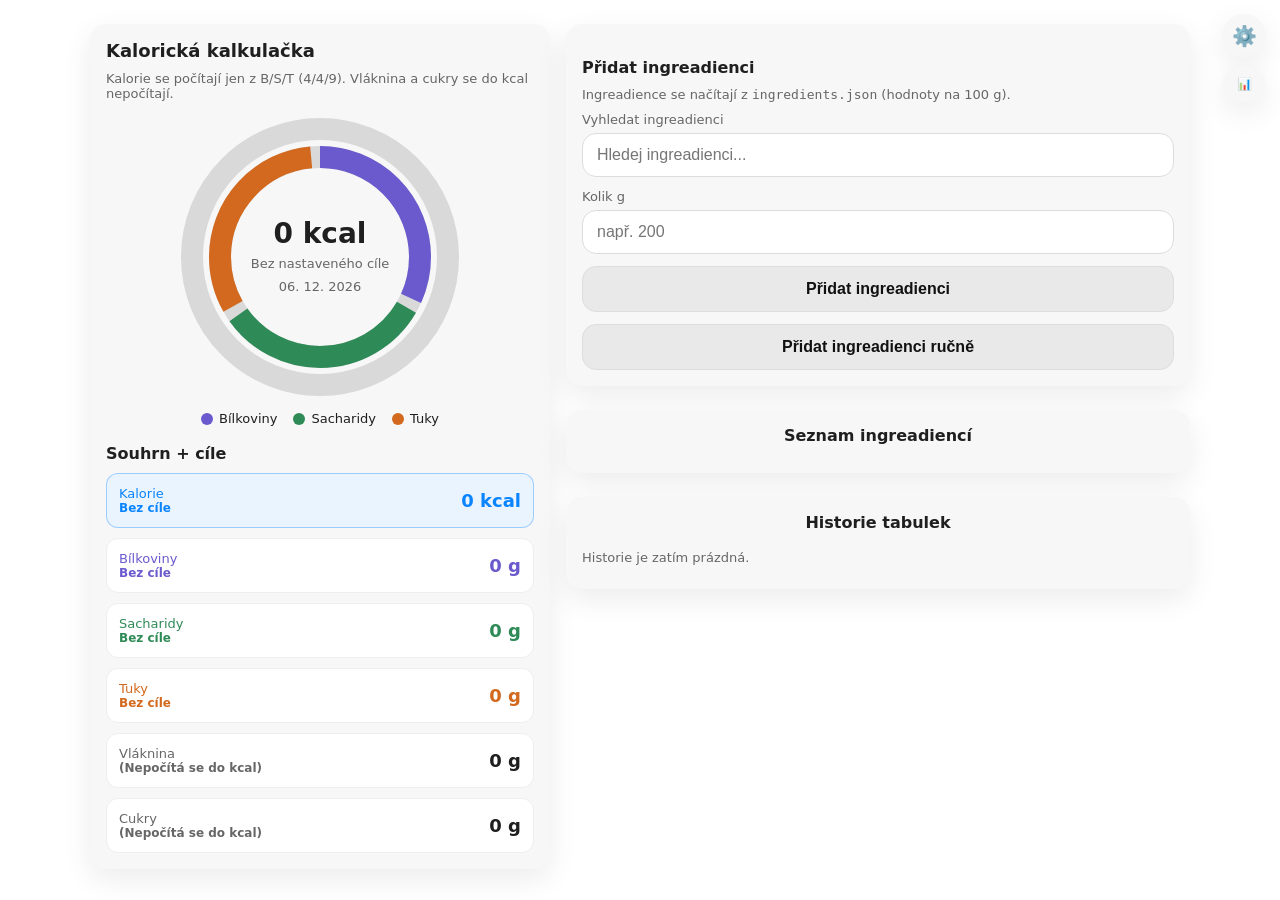
==== commit 15599d39: "Odstranění funkcionality skenování čárových kódů a souvisejících prvků z uživatelského rozhraní" ====
--- a/index.html
+++ b/index.html
@@ -189,29 +189,6 @@
     .modal h2{ margin:0 0 8px; padding-right:0; }
     .modal .muted{ display:block; margin-bottom:16px; }
 
-    .barcode-video-wrap{
-      background:#111;
-      border-radius:14px;
-      overflow:hidden;
-      border:1px solid #222;
-      margin-top:8px;
-    }
-    .barcode-video{
-      width:100%;
-      aspect-ratio:4 / 3;
-      object-fit:cover;
-      display:block;
-      background:#111;
-    }
-    .barcode-status{
-      margin-top:10px;
-      padding:10px 12px;
-      border-radius:10px;
-      background:#f3f3f3;
-      color:var(--muted);
-      font-size:13px;
-      min-height:20px;
-    }
 
     /* Modal close button */
     .modal-close{
@@ -560,11 +537,6 @@
       border-bottom-color: #333;
     }
     body.dark-mode .search-section-label.with-top-border { border-top-color: #333; }
-    body.dark-mode .barcode-status {
-      background: #252525;
-      border: 1px solid #333;
-      color: var(--muted);
-    }
     body.dark-mode .food {
       background: #252525;
       border-color: #333;
@@ -908,6 +880,10 @@
           <button id="exportBtn" class="btn secondary">Stáhnout</button>
           <button id="importBtn" class="btn secondary">Nahrát</button>
         </div>
+        <div class="storage-actions" style="margin-top:8px;">
+          <button id="loadTestJsonBtn" class="btn secondary">Nahrát testovací JSON</button>
+          <button id="resetCalculatorBtn" class="btn secondary">Reset kalkulačky</button>
+        </div>
         <input id="fileInput" type="file" accept=".json" aria-label="Nahrát zálohu ze souboru" />
       </div>
 
@@ -1032,25 +1008,6 @@
     </div>
   </div>
 
-  <!-- MODAL: Přidat ingreadienci přes barcode -->
-  <div id="barcodeModal" class="modal">
-    <div class="modal-content">
-      <h2>Přidat pomocí barcode</h2>
-      <div class="muted">Namíř fotoaparát na čárový kód produktu.</div>
-      <div class="barcode-video-wrap">
-        <video id="barcodeVideo" class="barcode-video" autoplay playsinline muted></video>
-      </div>
-      <div id="barcodeStatus" class="barcode-status">Připraveno ke skenování.</div>
-      <div class="actions" style="margin-top:14px;">
-        <button id="barcodeStartBtn" class="btn primary" style="flex:1;">Spustit sken</button>
-        <button id="barcodeStopBtn" class="btn secondary" style="flex:1;">Zastavit</button>
-      </div>
-      <div class="actions" style="margin-top:10px;">
-        <button id="barcodeCloseBtn" class="btn secondary" style="flex:1;">Zavřít</button>
-      </div>
-    </div>
-  </div>
-
   <div class="wrap">
     <!-- LEFT: Summary -->
     <div class="panel">
@@ -1111,7 +1068,6 @@
         </div>
 
         <button id="openPortionModalBtn" class="btn secondary" style="width:100%; margin-top:12px;">Přidat ingreadienci ručně</button>
-        <button id="openBarcodeModalBtn" class="btn secondary" style="width:100%; margin-top:10px;">Přidat pomocí barcode (fotoaparát)</button>
       </div>
 
       <div class="panel">
@@ -1146,7 +1102,7 @@
     let editingSource = "current";
     let editingDay = null;
     let selectedIngredientId = null;
-    let selectedHistoryDay = null;
+    let selectedDayOffset = 0;
     let historyPage = 0;
     const HISTORY_PAGE_SIZE = 4;
 
@@ -1176,13 +1132,6 @@
     const modalCancelEditBtn = $("modalCancelEditBtn");
     const portionModalClose = $("portionModalClose");
     const openPortionModalBtn = $("openPortionModalBtn");
-    const openBarcodeModalBtn = $("openBarcodeModalBtn");
-    const barcodeModal = $("barcodeModal");
-    const barcodeVideo = $("barcodeVideo");
-    const barcodeStatus = $("barcodeStatus");
-    const barcodeStartBtn = $("barcodeStartBtn");
-    const barcodeStopBtn = $("barcodeStopBtn");
-    const barcodeCloseBtn = $("barcodeCloseBtn");
 
     // main elements
     const ingredientSearch = $("ingredientSearch");
@@ -1196,6 +1145,7 @@
     const historyPrevBtn = $("historyPrevBtn");
     const historyNextBtn = $("historyNextBtn");
     const historyPageLabel = $("historyPageLabel");
+    const appWrap = document.querySelector(".wrap");
 
     const sumKcalCenter = $("sumKcalCenter");
     const kcalCenterSub = $("kcalCenterSub");
@@ -1212,6 +1162,8 @@
     // storage/export
     const exportBtn = $("exportBtn");
     const importBtn = $("importBtn");
+    const loadTestJsonBtn = $("loadTestJsonBtn");
+    const resetCalculatorBtn = $("resetCalculatorBtn");
     const fileInput = $("fileInput");
 
     // settings modal
@@ -1228,9 +1180,102 @@
     const weeklyRingLegend = $("weeklyRingLegend");
     const weeklySummary = $("weeklySummary");
 
-    let barcodeStream = null;
-    let barcodeScanTimer = null;
-    let barcodeDetector = null;
+    let daySwipeDragging = false;
+    let daySwipeStartX = 0;
+    let daySwipeStartY = 0;
+    let daySwipeStartTime = 0;
+    let daySwipeDeltaX = 0;
+    let daySwipeDirectionLocked = false;
+    let daySwipeIsHorizontal = false;
+
+    function isDaySwipeActive(){
+      return window.matchMedia("(max-width: 1000px)").matches;
+    }
+
+    function dayKeyFromOffset(offset){
+      const d = new Date();
+      d.setHours(12, 0, 0, 0);
+      d.setDate(d.getDate() - Math.trunc(offset || 0));
+      const y = d.getFullYear();
+      const m = String(d.getMonth() + 1).padStart(2, "0");
+      const day = String(d.getDate()).padStart(2, "0");
+      return `${y}-${m}-${day}`;
+    }
+
+    function dayOffsetFromKey(dayKey){
+      if (!dayKey || !/^\d{4}-\d{2}-\d{2}$/.test(dayKey)) return null;
+      const [year, month, day] = dayKey.split("-").map(Number);
+      const today = new Date();
+      today.setHours(12, 0, 0, 0);
+      const target = new Date(year, month - 1, day, 12, 0, 0, 0);
+      const ms = today.getTime() - target.getTime();
+      if (!Number.isFinite(ms)) return null;
+      return Math.round(ms / 86400000);
+    }
+
+    function isSwipeBlockedTarget(target){
+      if (!target) return true;
+      if (target.closest(".modal.open")) return true;
+      return !!target.closest("input, textarea, select, button, .search-results");
+    }
+
+    function handleDaySwipeStart(e){
+      if (!isDaySwipeActive() || e.touches.length !== 1) return;
+      if (isSwipeBlockedTarget(e.target)) return;
+      const t = e.touches[0];
+      daySwipeDragging = true;
+      daySwipeStartX = t.clientX;
+      daySwipeStartY = t.clientY;
+      daySwipeStartTime = Date.now();
+      daySwipeDeltaX = 0;
+      daySwipeDirectionLocked = false;
+      daySwipeIsHorizontal = false;
+    }
+
+    function handleDaySwipeMove(e){
+      if (!daySwipeDragging || !isDaySwipeActive() || e.touches.length !== 1) return;
+      const t = e.touches[0];
+      const dx = t.clientX - daySwipeStartX;
+      const dy = t.clientY - daySwipeStartY;
+
+      if (!daySwipeDirectionLocked) {
+        if (Math.abs(dx) < 8 && Math.abs(dy) < 8) return;
+        daySwipeDirectionLocked = true;
+        daySwipeIsHorizontal = Math.abs(dx) > Math.abs(dy);
+      }
+
+      if (!daySwipeIsHorizontal) return;
+
+      daySwipeDeltaX = dx;
+      e.preventDefault();
+    }
+
+    function handleDaySwipeEnd(){
+      if (!daySwipeDragging) return;
+
+      if (daySwipeIsHorizontal) {
+        const elapsedMs = Math.max(1, Date.now() - daySwipeStartTime);
+        const speed = Math.abs(daySwipeDeltaX) / elapsedMs;
+        const adaptiveThreshold = Math.max(38, Math.min(64, window.innerWidth * 0.12));
+        const isFastFlick = speed >= 0.45 && Math.abs(daySwipeDeltaX) >= 24;
+
+        if (daySwipeDeltaX <= -adaptiveThreshold || (daySwipeDeltaX < 0 && isFastFlick)) {
+          selectedDayOffset = Math.min(3650, selectedDayOffset + 1);
+          clearEditMode();
+          rerender();
+        } else if (daySwipeDeltaX >= adaptiveThreshold || (daySwipeDeltaX > 0 && isFastFlick)) {
+          selectedDayOffset = Math.max(-3650, selectedDayOffset - 1);
+          clearEditMode();
+          rerender();
+        }
+      }
+
+      daySwipeDragging = false;
+      daySwipeDirectionLocked = false;
+      daySwipeIsHorizontal = false;
+      daySwipeStartTime = 0;
+      daySwipeDeltaX = 0;
+    }
 
     // utils
     function toNum(v){
@@ -1511,6 +1556,38 @@
 
     function saveHistory(items){
       localStorage.setItem(STORAGE_HISTORY, JSON.stringify(items));
+    }
+
+    function getPortionsForDay(dayKey){
+      if (dayKey === todayKey()) return loadPortions();
+      const history = loadHistory();
+      const entry = history.find(x => x.day === dayKey);
+      return entry ? entry.portions : [];
+    }
+
+    function savePortionsForDay(dayKey, portions){
+      const safeItems = JSON.parse(JSON.stringify(Array.isArray(portions) ? portions : []));
+
+      if (dayKey === todayKey()) {
+        savePortions(safeItems);
+        return;
+      }
+
+      const history = loadHistory();
+      const index = history.findIndex(x => x.day === dayKey);
+      if (index >= 0) {
+        history[index].portions = safeItems;
+        history[index].archivedAt = new Date().toISOString();
+      } else {
+        history.push({
+          day: dayKey,
+          portions: safeItems,
+          archivedAt: new Date().toISOString()
+        });
+      }
+
+      history.sort((a, b) => b.day.localeCompare(a.day));
+      saveHistory(history);
     }
 
     function archiveDay(dayKey, portions){
@@ -1724,19 +1801,12 @@
       foodsEl.querySelectorAll("button[data-del]").forEach(btn => {
         btn.addEventListener("click", () => {
           const i = Number(btn.getAttribute("data-del"));
-          if (opts.isHistoryView) {
-            const history = loadHistory();
-            const entry = history.find(x => x.day === opts.viewDay);
-            if (!entry) return;
-            if (editingIndex === i && editingSource === "history" && editingDay === opts.viewDay) clearEditMode();
-            entry.portions.splice(i, 1);
-            saveHistory(history);
-          } else {
-            const current = loadPortions();
-            if (editingIndex === i && editingSource === "current") clearEditMode();
-            current.splice(i, 1);
-            savePortions(current);
-          }
+          const targetDay = opts.viewDay || todayKey();
+          const targetItems = getPortionsForDay(targetDay);
+          if (!targetItems[i]) return;
+          if (editingIndex === i && editingDay === targetDay) clearEditMode();
+          targetItems.splice(i, 1);
+          savePortionsForDay(targetDay, targetItems);
           rerender();
         });
       });
@@ -1744,17 +1814,10 @@
       foodsEl.querySelectorAll("button[data-edit]").forEach(btn => {
         btn.addEventListener("click", () => {
           const i = Number(btn.getAttribute("data-edit"));
-          if (opts.isHistoryView) {
-            const history = loadHistory();
-            const entry = history.find(x => x.day === opts.viewDay);
-            if (!entry || !entry.portions[i]) return;
-            setEditMode(i, entry.portions[i], { source: "history", day: opts.viewDay });
-            return;
-          }
-
-          const current = loadPortions();
-          if (!current[i]) return;
-          setEditMode(i, current[i], { source: "current", day: null });
+          const targetDay = opts.viewDay || todayKey();
+          const targetItems = getPortionsForDay(targetDay);
+          if (!targetItems[i]) return;
+          setEditMode(i, targetItems[i], { source: targetDay === todayKey() ? "current" : "history", day: targetDay });
         });
       });
     }
@@ -1778,7 +1841,8 @@
       visible.forEach(entry => {
         const totals = computeTotals(entry.portions);
         const div = document.createElement("div");
-        div.className = "history-item" + (selectedHistoryDay === entry.day ? " history-active" : "");
+        const entryOffset = dayOffsetFromKey(entry.day);
+        div.className = "history-item" + (entryOffset === selectedDayOffset ? " history-active" : "");
         div.setAttribute("data-history-day", entry.day);
         div.setAttribute("role", "button");
         div.setAttribute("tabindex", "0");
@@ -1803,13 +1867,17 @@
 
       historyList.querySelectorAll(".history-item[data-history-day]").forEach(item => {
         item.addEventListener("click", () => {
-          selectedHistoryDay = item.getAttribute("data-history-day");
+          const offset = dayOffsetFromKey(item.getAttribute("data-history-day"));
+          if (offset === null) return;
+          selectedDayOffset = offset;
           rerender();
         });
         item.addEventListener("keydown", (event) => {
           if (event.key !== "Enter" && event.key !== " ") return;
           event.preventDefault();
-          selectedHistoryDay = item.getAttribute("data-history-day");
+          const offset = dayOffsetFromKey(item.getAttribute("data-history-day"));
+          if (offset === null) return;
+          selectedDayOffset = offset;
           rerender();
         });
       });
@@ -1985,125 +2053,20 @@
       portionModal.classList.remove("open");
     }
 
-    function setBarcodeStatus(msg){
-      if (!barcodeStatus) return;
-      barcodeStatus.textContent = msg;
-    }
-
-    function getIngredientBarcodeValues(ingredient){
-      if (!ingredient || typeof ingredient !== "object") return [];
-      const values = [];
-      const direct = [ingredient.barcode, ingredient.ean, ingredient.code, ingredient.gtin, ingredient.upc];
-      direct.forEach(v => {
-        if (v != null && String(v).trim()) values.push(String(v).trim());
-      });
-      if (Array.isArray(ingredient.barcodes)) {
-        ingredient.barcodes.forEach(v => {
-          if (v != null && String(v).trim()) values.push(String(v).trim());
-        });
-      }
-      return values;
-    }
-
-    function findIngredientByBarcode(code){
-      const normalized = String(code || "").trim();
-      if (!normalized) return null;
-      const all = [...INGREDIENTS, ...CUSTOM_INGREDIENTS];
-      return all.find(ing => getIngredientBarcodeValues(ing).includes(normalized)) || null;
-    }
-
-    function stopBarcodeScanner(){
-      if (barcodeScanTimer) {
-        clearInterval(barcodeScanTimer);
-        barcodeScanTimer = null;
-      }
-      if (barcodeStream) {
-        barcodeStream.getTracks().forEach(track => track.stop());
-        barcodeStream = null;
-      }
-      if (barcodeVideo) barcodeVideo.srcObject = null;
-    }
-
-    function closeBarcodeModal(){
-      stopBarcodeScanner();
-      barcodeModal.classList.remove("open");
-    }
-
-    async function startBarcodeScanner(){
-      if (!("mediaDevices" in navigator) || !navigator.mediaDevices.getUserMedia) {
-        setBarcodeStatus("Toto zařízení nepodporuje přístup ke kameře.");
-        return;
-      }
-      if (!("BarcodeDetector" in window)) {
-        setBarcodeStatus("Prohlížeč nepodporuje BarcodeDetector API.");
-        return;
-      }
-
-      try {
-        barcodeDetector = barcodeDetector || new BarcodeDetector({ formats: ["ean_13", "ean_8", "upc_a", "upc_e", "code_128", "code_39", "itf", "codabar"] });
-      } catch {
-        setBarcodeStatus("BarcodeDetector se nepodařilo inicializovat.");
-        return;
-      }
-
-      stopBarcodeScanner();
-
-      try {
-        barcodeStream = await navigator.mediaDevices.getUserMedia({
-          video: { facingMode: { ideal: "environment" } },
-          audio: false
-        });
-        barcodeVideo.srcObject = barcodeStream;
-        setBarcodeStatus("Skenuji... namiř barcode do středu kamery.");
-      } catch {
-        setBarcodeStatus("Nepodařilo se získat přístup ke kameře.");
-        return;
-      }
-
-      barcodeScanTimer = setInterval(async () => {
-        if (!barcodeDetector || !barcodeVideo || barcodeVideo.readyState < 2) return;
-
-        try {
-          const codes = await barcodeDetector.detect(barcodeVideo);
-          if (!codes || codes.length === 0) return;
-
-          const detected = String(codes[0].rawValue || "").trim();
-          if (!detected) return;
-
-          const found = findIngredientByBarcode(detected);
-          if (found) {
-            selectedIngredientId = found.id;
-            ingredientSearch.value = found.name;
-            searchResults.classList.remove("show");
-            setBarcodeStatus(`Nalezeno: ${found.name} (${detected})`);
-            setTimeout(() => closeBarcodeModal(), 500);
-          } else {
-            setBarcodeStatus(`Kód ${detected} načten, ale není v databázi ingreadiencí.`);
-          }
-        } catch {
-          // ignore single scan failures
-        }
-      }, 450);
-    }
-
     function rerender(){
       const plan = loadPlan();
       const currentPortions = loadPortions();
       const history = loadHistory();
 
-      let isHistoryView = false;
-      let viewDay = todayKey();
+      if (selectedDayOffset < 0) selectedDayOffset = 0;
+
+      const viewDay = dayKeyFromOffset(selectedDayOffset);
+      const isHistoryView = selectedDayOffset > 0;
       let portions = currentPortions;
 
-      if (selectedHistoryDay) {
-        const selectedEntry = history.find(x => x.day === selectedHistoryDay);
-        if (selectedEntry) {
-          isHistoryView = true;
-          viewDay = selectedEntry.day;
-          portions = selectedEntry.portions;
-        } else {
-          selectedHistoryDay = null;
-        }
+      if (isHistoryView) {
+        const selectedEntry = history.find(x => x.day === viewDay);
+        portions = selectedEntry ? selectedEntry.portions : [];
       }
 
       const totals = computeTotals(portions);
@@ -2115,7 +2078,7 @@
       showTodayBtn.style.display = isHistoryView ? "block" : "none";
     }
     showTodayBtn.addEventListener("click", () => {
-      selectedHistoryDay = null;
+      selectedDayOffset = 0;
       rerender();
     });
 
@@ -2128,6 +2091,13 @@
       historyPage += 1;
       rerender();
     });
+
+    if (appWrap) {
+      appWrap.addEventListener("touchstart", handleDaySwipeStart, { passive: true });
+      appWrap.addEventListener("touchmove", handleDaySwipeMove, { passive: false });
+      appWrap.addEventListener("touchend", handleDaySwipeEnd);
+      appWrap.addEventListener("touchcancel", handleDaySwipeEnd);
+    }
 
     // EXPORT/IMPORT
     function exportData(){
@@ -2163,34 +2133,74 @@
       reader.onload = (e) => {
         try {
           const data = JSON.parse(e.target.result);
-          
-          if (data.portions && Array.isArray(data.portions)) {
-            savePortions(data.portions);
-          }
-          if (data.plan) {
-            savePlan(data.plan);
-          }
-          if (data.customIngredients && Array.isArray(data.customIngredients)) {
-            saveCustomIngredients(data.customIngredients);
-          }
-
-          if (data.history && Array.isArray(data.history)) {
-            saveHistory(data.history);
-          }
-
-          if (typeof data.activeDay === "string" && data.activeDay) {
-            localStorage.setItem(STORAGE_ACTIVE_DAY, data.activeDay);
-          }
-
-          rotateDayIfNeeded();
-          
-          rerender();
+          applyImportedData(data);
           alert('Data byla uspesne nahrána!');
         } catch (err) {
           alert('Chyba pri nacitani souboru: ' + err.message);
         }
       };
       reader.readAsText(file);
+    }
+
+    function applyImportedData(data){
+      if (data.portions && Array.isArray(data.portions)) {
+        savePortions(data.portions);
+      }
+      if (data.plan) {
+        savePlan(data.plan);
+      }
+      if (data.customIngredients && Array.isArray(data.customIngredients)) {
+        saveCustomIngredients(data.customIngredients);
+      }
+      if (data.history && Array.isArray(data.history)) {
+        saveHistory(data.history);
+      }
+      if (typeof data.activeDay === "string" && data.activeDay) {
+        localStorage.setItem(STORAGE_ACTIVE_DAY, data.activeDay);
+      }
+
+      selectedDayOffset = 0;
+      historyPage = 0;
+      selectedIngredientId = null;
+      clearEditMode();
+
+      rotateDayIfNeeded();
+      rerender();
+    }
+
+    async function loadTestJsonData(){
+      try {
+        const res = await fetch("./test-export.json", { cache: "no-store" });
+        if (!res.ok) throw new Error("Soubor test-export.json se nepodařilo načíst.");
+        const data = await res.json();
+        applyImportedData(data);
+        alert("Testovací data byla nahrána.");
+      } catch (err) {
+        alert("Chyba při načítání testovacích dat: " + (err?.message || "Neznámá chyba"));
+      }
+    }
+
+    function resetCalculator(){
+      if (!confirm("Opravdu chceš resetovat celou kalkulačku?")) return;
+
+      localStorage.removeItem(STORAGE_PORTIONS);
+      localStorage.removeItem(STORAGE_PLAN);
+      localStorage.removeItem(STORAGE_CUSTOM_INGREDIENTS);
+      localStorage.removeItem(STORAGE_HISTORY);
+      localStorage.removeItem(STORAGE_ACTIVE_DAY);
+      localStorage.removeItem(STORAGE_DARK_MODE);
+
+      selectedDayOffset = 0;
+      historyPage = 0;
+      selectedIngredientId = null;
+      ingredientSearch.value = "";
+      ingredientGrams.value = "";
+      clearEditMode();
+      setDarkMode(false);
+
+      rotateDayIfNeeded();
+      rerender();
+      alert("Kalkulačka byla resetována.");
     }
 
     // SEARCH
@@ -2226,21 +2236,6 @@
     openPortionModalBtn.addEventListener("click", () => {
       clearEditMode();
       showPortionModal();
-    });
-
-    openBarcodeModalBtn.addEventListener("click", async () => {
-      barcodeModal.classList.add("open");
-      setBarcodeStatus("Připraveno ke skenování.");
-      await startBarcodeScanner();
-    });
-    barcodeStartBtn.addEventListener("click", startBarcodeScanner);
-    barcodeStopBtn.addEventListener("click", () => {
-      stopBarcodeScanner();
-      setBarcodeStatus("Sken zastaven.");
-    });
-    barcodeCloseBtn.addEventListener("click", closeBarcodeModal);
-    barcodeModal.addEventListener("click", (e) => {
-      if (e.target === barcodeModal) closeBarcodeModal();
     });
 
     portionModalClose.addEventListener("click", hidePortionModal);
@@ -2354,6 +2349,8 @@
     // EXPORT/IMPORT EVENTS
     exportBtn.addEventListener("click", exportData);
     importBtn.addEventListener("click", () => fileInput.click());
+    loadTestJsonBtn.addEventListener("click", loadTestJsonData);
+    resetCalculatorBtn.addEventListener("click", resetCalculator);
     fileInput.addEventListener("change", (e) => {
       if (e.target.files.length > 0) {
         importData(e.target.files[0]);
@@ -2396,7 +2393,6 @@
       if (e.key !== "Escape") return;
       weeklyModal.classList.remove("open");
       settingsModal.classList.remove("open");
-      closeBarcodeModal();
     });
     darkModeToggle.addEventListener("change", () => setDarkMode(darkModeToggle.checked));
 
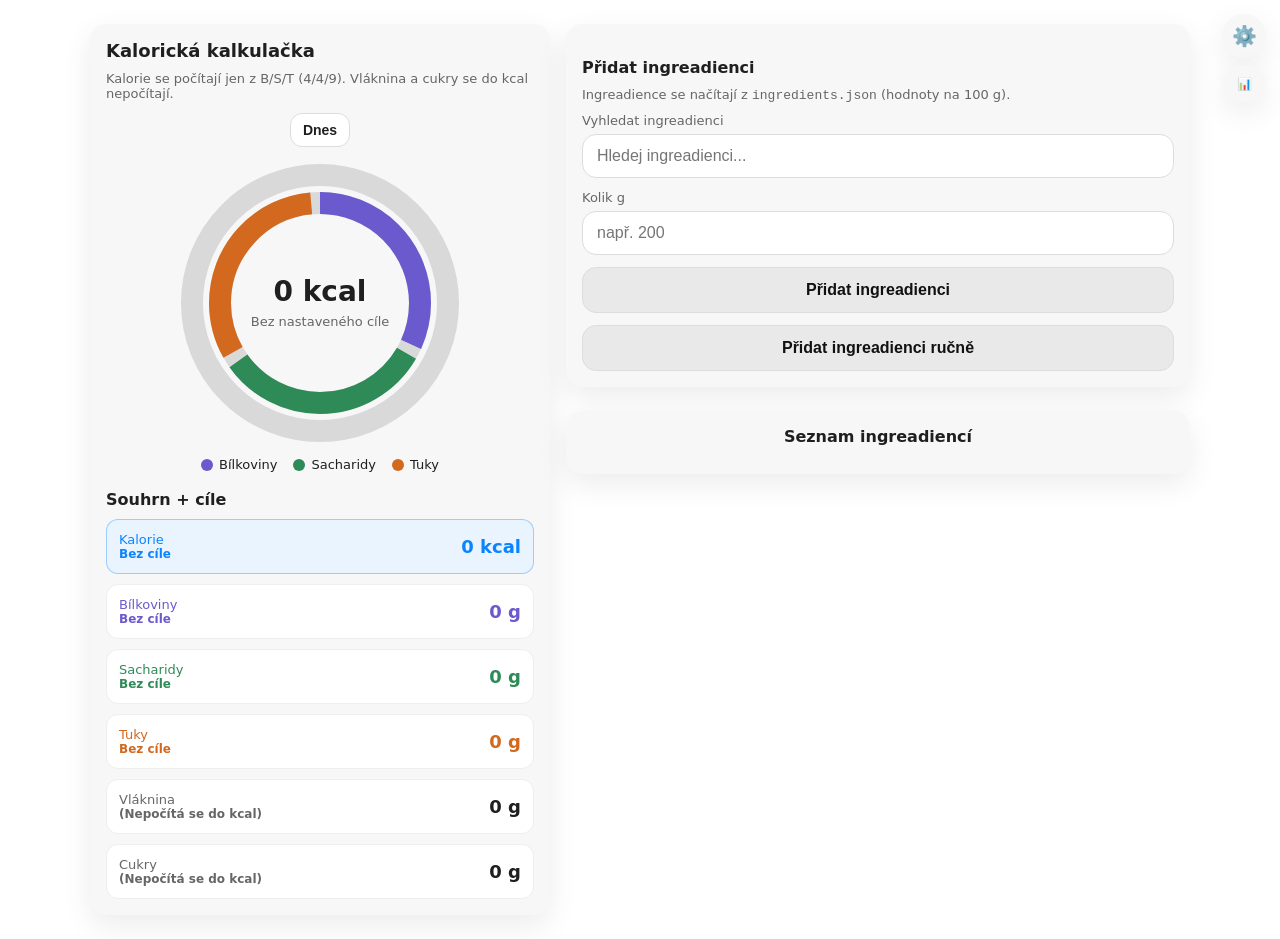
==== commit 1d8115de: "Přidání modálního kalendáře pro výběr dne, vylepšení stylů a logiky pro zobrazení kalendáře" ====
--- a/index.html
+++ b/index.html
@@ -102,6 +102,80 @@
       font-size:13px;
       color:var(--muted);
     }
+
+    .day-picker-btn{
+      margin:12px auto 0;
+      display:block;
+      border:1px solid #ddd;
+      background:#fff;
+      color:var(--text);
+      border-radius:12px;
+      font-weight:800;
+      font-size:14px;
+      padding:8px 12px;
+      cursor:pointer;
+    }
+    .day-picker-btn:hover{ filter:brightness(0.97); }
+
+    .calendar-head{
+      display:flex;
+      align-items:center;
+      justify-content:space-between;
+      gap:8px;
+      margin-bottom:10px;
+    }
+    .calendar-month-label{
+      font-weight:800;
+      font-size:15px;
+      text-align:center;
+      flex:1;
+    }
+    .calendar-nav-btn{
+      border:1px solid #ddd;
+      background:#fff;
+      border-radius:10px;
+      width:36px;
+      height:36px;
+      font-size:20px;
+      line-height:1;
+      cursor:pointer;
+      color:var(--text);
+    }
+    .calendar-weekdays,
+    .calendar-grid{
+      display:grid;
+      grid-template-columns:repeat(7, minmax(0,1fr));
+      gap:6px;
+    }
+    .calendar-weekdays{
+      margin-bottom:8px;
+      font-size:11px;
+      color:var(--muted);
+      font-weight:700;
+      text-align:center;
+    }
+    .calendar-day{
+      border:1px solid #e6e6e6;
+      background:#fff;
+      border-radius:10px;
+      min-height:64px;
+      padding:6px 4px;
+      display:grid;
+      justify-items:center;
+      align-content:start;
+      gap:4px;
+      cursor:pointer;
+    }
+    .calendar-day.empty{
+      background:transparent;
+      border-color:transparent;
+      cursor:default;
+    }
+    .calendar-day .d{ font-size:12px; font-weight:700; }
+    .calendar-day.selected{ outline:2px solid var(--kcal); }
+    .calendar-day.today{ border-color:var(--kcal); }
+    .calendar-mini-ring{ width:22px; height:22px; }
+    .calendar-mini-ring svg{ width:22px; height:22px; transform:rotate(-90deg); }
 
     .legend{
       display:flex;
@@ -782,6 +856,17 @@
       background: #252525;
       border-color: #333;
     }
+    body.dark-mode .day-picker-btn,
+    body.dark-mode .calendar-nav-btn,
+    body.dark-mode .calendar-day{
+      background:#252525;
+      border-color:#333;
+      color:var(--text);
+    }
+    body.dark-mode .calendar-day.empty{
+      background:transparent;
+      border-color:transparent;
+    }
     body.dark-mode .settings-meta a { color: var(--kcal); }
     body.dark-mode .weekly-status.good {
       background: #123223;
@@ -1008,6 +1093,24 @@
     </div>
   </div>
 
+  <div id="calendarModal" class="modal">
+    <div class="modal-content">
+      <h2>Výběr dne</h2>
+      <div class="calendar-head" id="calendarSwipeArea">
+        <button id="calPrevBtn" class="calendar-nav-btn" type="button" aria-label="Předchozí měsíc">‹</button>
+        <div id="calendarMonthLabel" class="calendar-month-label"></div>
+        <button id="calNextBtn" class="calendar-nav-btn" type="button" aria-label="Další měsíc">›</button>
+      </div>
+      <div class="calendar-weekdays">
+        <div>Po</div><div>Út</div><div>St</div><div>Čt</div><div>Pá</div><div>So</div><div>Ne</div>
+      </div>
+      <div id="calendarGrid" class="calendar-grid"></div>
+      <div class="actions" style="margin-top:14px;">
+        <button id="calendarCloseBtn" class="btn secondary" style="flex:1;">Zavřít</button>
+      </div>
+    </div>
+  </div>
+
   <div class="wrap">
     <!-- LEFT: Summary -->
     <div class="panel">
@@ -1015,6 +1118,7 @@
       <div class="muted">
         Kalorie se počítají jen z B/S/T (4/4/9). Vláknina a cukry se do kcal nepočítají.
       </div>
+      <button id="datePickerBtn" class="day-picker-btn" type="button">Dnes</button>
 
       <div class="rings" aria-label="Makro progress kruhy">
         <svg viewBox="0 0 280 280" aria-hidden="true">
@@ -1032,7 +1136,6 @@
         <div class="center">
           <div class="big" id="sumKcalCenter">0 kcal</div>
           <div class="small" id="kcalCenterSub">0% z cíle</div>
-          <div class="small" id="viewDayLabel"></div>
         </div>
       </div>
 
@@ -1044,8 +1147,6 @@
 
       <h2>Souhrn + cíle</h2>
       <div class="summaryRow" id="summaryCards"></div>
-
-      <button id="showTodayBtn" class="btn secondary" style="width:100%; margin-top:10px; display:none;">Zpět na dnešek</button>
     </div>
 
     <!-- RIGHT: Add portion + list -->
@@ -1075,15 +1176,6 @@
         <div id="foods" class="foods"></div>
       </div>
 
-      <div class="panel">
-        <h2 style="margin-top:0; text-align:center;">Historie tabulek</h2>
-        <div id="historyList" class="history-list"></div>
-        <div id="historyPagination" class="history-pagination" style="display:none;">
-          <button id="historyPrevBtn" class="iconbtn" type="button">Předchozí</button>
-          <div id="historyPageLabel" class="history-page-label">Strana 1/1</div>
-          <button id="historyNextBtn" class="iconbtn" type="button">Další</button>
-        </div>
-      </div>
     </div>
   </div>
 
@@ -1103,8 +1195,7 @@
     let editingDay = null;
     let selectedIngredientId = null;
     let selectedDayOffset = 0;
-    let historyPage = 0;
-    const HISTORY_PAGE_SIZE = 4;
+    let calendarMonthCursor = null;
 
     // modal elements - cíle
     const goalModal = $("goalModal");
@@ -1140,17 +1231,17 @@
     const addFromDbBtn = $("addFromDbBtn");
 
     const foodsEl = $("foods");
-    const historyList = $("historyList");
-    const historyPagination = $("historyPagination");
-    const historyPrevBtn = $("historyPrevBtn");
-    const historyNextBtn = $("historyNextBtn");
-    const historyPageLabel = $("historyPageLabel");
-    const appWrap = document.querySelector(".wrap");
+    const datePickerBtn = $("datePickerBtn");
+    const calendarModal = $("calendarModal");
+    const calendarCloseBtn = $("calendarCloseBtn");
+    const calendarGrid = $("calendarGrid");
+    const calendarMonthLabel = $("calendarMonthLabel");
+    const calPrevBtn = $("calPrevBtn");
+    const calNextBtn = $("calNextBtn");
+    const calendarSwipeArea = $("calendarSwipeArea");
 
     const sumKcalCenter = $("sumKcalCenter");
     const kcalCenterSub = $("kcalCenterSub");
-    const viewDayLabel = $("viewDayLabel");
-    const showTodayBtn = $("showTodayBtn");
 
     const progP = $("progP");
     const progC = $("progC");
@@ -1180,17 +1271,9 @@
     const weeklyRingLegend = $("weeklyRingLegend");
     const weeklySummary = $("weeklySummary");
 
-    let daySwipeDragging = false;
-    let daySwipeStartX = 0;
-    let daySwipeStartY = 0;
-    let daySwipeStartTime = 0;
-    let daySwipeDeltaX = 0;
-    let daySwipeDirectionLocked = false;
-    let daySwipeIsHorizontal = false;
-
-    function isDaySwipeActive(){
-      return window.matchMedia("(max-width: 1000px)").matches;
-    }
+    let calSwipeStartX = 0;
+    let calSwipeStartY = 0;
+    let calSwipeDragging = false;
 
     function dayKeyFromOffset(offset){
       const d = new Date();
@@ -1213,68 +1296,105 @@
       return Math.round(ms / 86400000);
     }
 
-    function isSwipeBlockedTarget(target){
-      if (!target) return true;
-      if (target.closest(".modal.open")) return true;
-      return !!target.closest("input, textarea, select, button, .search-results");
-    }
-
-    function handleDaySwipeStart(e){
-      if (!isDaySwipeActive() || e.touches.length !== 1) return;
-      if (isSwipeBlockedTarget(e.target)) return;
-      const t = e.touches[0];
-      daySwipeDragging = true;
-      daySwipeStartX = t.clientX;
-      daySwipeStartY = t.clientY;
-      daySwipeStartTime = Date.now();
-      daySwipeDeltaX = 0;
-      daySwipeDirectionLocked = false;
-      daySwipeIsHorizontal = false;
-    }
-
-    function handleDaySwipeMove(e){
-      if (!daySwipeDragging || !isDaySwipeActive() || e.touches.length !== 1) return;
-      const t = e.touches[0];
-      const dx = t.clientX - daySwipeStartX;
-      const dy = t.clientY - daySwipeStartY;
-
-      if (!daySwipeDirectionLocked) {
-        if (Math.abs(dx) < 8 && Math.abs(dy) < 8) return;
-        daySwipeDirectionLocked = true;
-        daySwipeIsHorizontal = Math.abs(dx) > Math.abs(dy);
-      }
-
-      if (!daySwipeIsHorizontal) return;
-
-      daySwipeDeltaX = dx;
-      e.preventDefault();
-    }
-
-    function handleDaySwipeEnd(){
-      if (!daySwipeDragging) return;
-
-      if (daySwipeIsHorizontal) {
-        const elapsedMs = Math.max(1, Date.now() - daySwipeStartTime);
-        const speed = Math.abs(daySwipeDeltaX) / elapsedMs;
-        const adaptiveThreshold = Math.max(38, Math.min(64, window.innerWidth * 0.12));
-        const isFastFlick = speed >= 0.45 && Math.abs(daySwipeDeltaX) >= 24;
-
-        if (daySwipeDeltaX <= -adaptiveThreshold || (daySwipeDeltaX < 0 && isFastFlick)) {
-          selectedDayOffset = Math.min(3650, selectedDayOffset + 1);
+    function openCalendarModal(){
+      const selectedDayKey = dayKeyFromOffset(selectedDayOffset);
+      const [y, m] = selectedDayKey.split("-").map(Number);
+      calendarMonthCursor = new Date(y, m - 1, 1, 12, 0, 0, 0);
+      renderCalendar();
+      calendarModal.classList.add("open");
+    }
+
+    function closeCalendarModal(){
+      calendarModal.classList.remove("open");
+    }
+
+    function monthLabel(date){
+      return date.toLocaleDateString("cs-CZ", { month: "long", year: "numeric" });
+    }
+
+    function dayKcalPercent(dayKey){
+      const plan = loadPlan();
+      const portions = getPortionsForDay(dayKey);
+      const totals = computeTotals(portions);
+      const goal = Number(plan.goalKcal || 0);
+      if (goal <= 0) return { pct: 0, over: false };
+      const p = (totals.kcal / goal) * 100;
+      return { pct: Math.max(0, Math.min(100, p)), over: p > 100 };
+    }
+
+    function renderCalendar(){
+      if (!calendarGrid || !calendarMonthLabel || !calendarMonthCursor) return;
+
+      const year = calendarMonthCursor.getFullYear();
+      const month = calendarMonthCursor.getMonth();
+      const first = new Date(year, month, 1, 12, 0, 0, 0);
+      const firstWeekday = (first.getDay() + 6) % 7;
+      const daysInMonth = new Date(year, month + 1, 0).getDate();
+      const today = todayKey();
+      const selectedKey = dayKeyFromOffset(selectedDayOffset);
+
+      calendarMonthLabel.textContent = monthLabel(calendarMonthCursor);
+      calendarGrid.innerHTML = "";
+
+      for (let i = 0; i < firstWeekday; i++) {
+        const empty = document.createElement("div");
+        empty.className = "calendar-day empty";
+        calendarGrid.appendChild(empty);
+      }
+
+      for (let day = 1; day <= daysInMonth; day++) {
+        const dayKey = `${year}-${String(month + 1).padStart(2, "0")}-${String(day).padStart(2, "0")}`;
+        const { pct, over } = dayKcalPercent(dayKey);
+        const color = over ? "#b00020" : "var(--kcal)";
+        const r = 9;
+        const C = 2 * Math.PI * r;
+        const offset = C * (1 - pct / 100);
+
+        const btn = document.createElement("button");
+        btn.type = "button";
+        btn.className = "calendar-day" + (dayKey === selectedKey ? " selected" : "") + (dayKey === today ? " today" : "");
+        btn.setAttribute("data-day", dayKey);
+        btn.innerHTML = `
+          <div class="d">${day}</div>
+          <div class="calendar-mini-ring">
+            <svg viewBox="0 0 22 22" aria-hidden="true">
+              <circle class="ring-track" cx="11" cy="11" r="9" stroke-width="3"></circle>
+              <circle class="ring-progress" cx="11" cy="11" r="9" stroke-width="3" stroke="${color}" style="stroke-dasharray:${C};stroke-dashoffset:${offset};"></circle>
+            </svg>
+          </div>
+        `;
+        btn.addEventListener("click", () => {
+          const off = dayOffsetFromKey(dayKey);
+          if (off === null) return;
+          selectedDayOffset = off;
           clearEditMode();
           rerender();
-        } else if (daySwipeDeltaX >= adaptiveThreshold || (daySwipeDeltaX > 0 && isFastFlick)) {
-          selectedDayOffset = Math.max(-3650, selectedDayOffset - 1);
-          clearEditMode();
-          rerender();
-        }
-      }
-
-      daySwipeDragging = false;
-      daySwipeDirectionLocked = false;
-      daySwipeIsHorizontal = false;
-      daySwipeStartTime = 0;
-      daySwipeDeltaX = 0;
+          closeCalendarModal();
+        });
+        calendarGrid.appendChild(btn);
+      }
+    }
+
+    function shiftCalendarMonth(delta){
+      if (!calendarMonthCursor) calendarMonthCursor = new Date();
+      calendarMonthCursor = new Date(calendarMonthCursor.getFullYear(), calendarMonthCursor.getMonth() + delta, 1, 12, 0, 0, 0);
+      renderCalendar();
+    }
+
+    function handleCalendarTouchStart(e){
+      if (e.touches.length !== 1) return;
+      calSwipeDragging = true;
+      calSwipeStartX = e.touches[0].clientX;
+      calSwipeStartY = e.touches[0].clientY;
+    }
+
+    function handleCalendarTouchEnd(e){
+      if (!calSwipeDragging || e.changedTouches.length !== 1) return;
+      calSwipeDragging = false;
+      const dx = e.changedTouches[0].clientX - calSwipeStartX;
+      const dy = e.changedTouches[0].clientY - calSwipeStartY;
+      if (Math.abs(dx) < 45 || Math.abs(dx) < Math.abs(dy)) return;
+      shiftCalendarMonth(dx < 0 ? 1 : -1);
     }
 
     // utils
@@ -1608,6 +1728,7 @@
 
       if (!activeDay) {
         localStorage.setItem(STORAGE_ACTIVE_DAY, today);
+        selectedDayOffset = 0;
         return false;
       }
       if (activeDay === today) return false;
@@ -1619,6 +1740,7 @@
 
       savePortions([]);
       localStorage.setItem(STORAGE_ACTIVE_DAY, today);
+      selectedDayOffset = 0;
       clearEditMode();
       return true;
     }
@@ -1653,7 +1775,10 @@
 
     function renderSummary(totals, plan, opts = {}){
       const targets = calcTargets(plan);
-      viewDayLabel.textContent = `${formatDayOnly(opts.viewDay || todayKey())}`;
+      const viewDayKey = opts.viewDay || todayKey();
+      if (datePickerBtn) {
+        datePickerBtn.textContent = viewDayKey === todayKey() ? "Dnes" : formatDayOnly(viewDayKey);
+      }
 
       const kcalPercent = targets.goalKcal > 0 ? pct(totals.kcal, targets.goalKcal) : 0;
       const overKcal = targets.goalKcal > 0 && totals.kcal > targets.goalKcal;
@@ -1822,71 +1947,6 @@
       });
     }
 
-    function renderHistory(){
-      const history = loadHistory();
-      historyList.innerHTML = "";
-      const totalPages = Math.max(1, Math.ceil(history.length / HISTORY_PAGE_SIZE));
-      if (historyPage > totalPages - 1) historyPage = totalPages - 1;
-      if (historyPage < 0) historyPage = 0;
-
-      if (history.length === 0) {
-        historyList.innerHTML = '<div class="muted history-empty">Historie je zatím prázdná.</div>';
-        historyPagination.style.display = "none";
-        return;
-      }
-
-      const start = historyPage * HISTORY_PAGE_SIZE;
-      const visible = history.slice(start, start + HISTORY_PAGE_SIZE);
-
-      visible.forEach(entry => {
-        const totals = computeTotals(entry.portions);
-        const div = document.createElement("div");
-        const entryOffset = dayOffsetFromKey(entry.day);
-        div.className = "history-item" + (entryOffset === selectedDayOffset ? " history-active" : "");
-        div.setAttribute("data-history-day", entry.day);
-        div.setAttribute("role", "button");
-        div.setAttribute("tabindex", "0");
-        div.innerHTML = `
-          <div class="history-head">
-            <div class="history-day">${escapeHtml(formatDay(entry.day))}</div>
-            <div class="pills">
-              <span class="pill">${entry.portions.length} pol.</span>
-              <span class="pill">${Math.round(totals.kcal)} kcal</span>
-            </div>
-          </div>
-          <div class="muted food-macros">
-            <span class="m-p">B: ${fmt(round1(totals.protein))} g</span> •
-            <span class="m-c">S: ${fmt(round1(totals.carbs))} g</span> •
-            <span class="m-n">Vl: ${fmt(round1(totals.fiber))} g</span> •
-            <span class="m-n">Cu: ${fmt(round1(totals.sugars))} g</span> •
-            <span class="m-f">T: ${fmt(round1(totals.fat))} g</span>
-          </div>
-        `;
-        historyList.appendChild(div);
-      });
-
-      historyList.querySelectorAll(".history-item[data-history-day]").forEach(item => {
-        item.addEventListener("click", () => {
-          const offset = dayOffsetFromKey(item.getAttribute("data-history-day"));
-          if (offset === null) return;
-          selectedDayOffset = offset;
-          rerender();
-        });
-        item.addEventListener("keydown", (event) => {
-          if (event.key !== "Enter" && event.key !== " ") return;
-          event.preventDefault();
-          const offset = dayOffsetFromKey(item.getAttribute("data-history-day"));
-          if (offset === null) return;
-          selectedDayOffset = offset;
-          rerender();
-        });
-      });
-
-      historyPagination.style.display = totalPages > 1 ? "flex" : "none";
-      historyPageLabel.textContent = `Strana ${historyPage + 1}/${totalPages}`;
-      historyPrevBtn.disabled = historyPage <= 0;
-      historyNextBtn.disabled = historyPage >= totalPages - 1;
-    }
 
     function setEditMode(index, item, options = {}){
       editingIndex = index;
@@ -2055,48 +2115,29 @@
 
     function rerender(){
       const plan = loadPlan();
-      const currentPortions = loadPortions();
-      const history = loadHistory();
-
-      if (selectedDayOffset < 0) selectedDayOffset = 0;
 
       const viewDay = dayKeyFromOffset(selectedDayOffset);
-      const isHistoryView = selectedDayOffset > 0;
-      let portions = currentPortions;
-
-      if (isHistoryView) {
-        const selectedEntry = history.find(x => x.day === viewDay);
-        portions = selectedEntry ? selectedEntry.portions : [];
-      }
+      const isHistoryView = selectedDayOffset !== 0;
+      const portions = getPortionsForDay(viewDay);
 
       const totals = computeTotals(portions);
       renderSummary(totals, plan, { viewDay });
       renderList(portions, { isHistoryView, viewDay });
-      renderHistory();
       renderWeeklyOverview();
-
-      showTodayBtn.style.display = isHistoryView ? "block" : "none";
-    }
-    showTodayBtn.addEventListener("click", () => {
-      selectedDayOffset = 0;
-      rerender();
-    });
-
-    historyPrevBtn.addEventListener("click", () => {
-      historyPage -= 1;
-      rerender();
-    });
-
-    historyNextBtn.addEventListener("click", () => {
-      historyPage += 1;
-      rerender();
-    });
-
-    if (appWrap) {
-      appWrap.addEventListener("touchstart", handleDaySwipeStart, { passive: true });
-      appWrap.addEventListener("touchmove", handleDaySwipeMove, { passive: false });
-      appWrap.addEventListener("touchend", handleDaySwipeEnd);
-      appWrap.addEventListener("touchcancel", handleDaySwipeEnd);
+    }
+
+    if (datePickerBtn) datePickerBtn.addEventListener("click", openCalendarModal);
+    if (calendarCloseBtn) calendarCloseBtn.addEventListener("click", closeCalendarModal);
+    if (calPrevBtn) calPrevBtn.addEventListener("click", () => shiftCalendarMonth(-1));
+    if (calNextBtn) calNextBtn.addEventListener("click", () => shiftCalendarMonth(1));
+    if (calendarSwipeArea) {
+      calendarSwipeArea.addEventListener("touchstart", handleCalendarTouchStart, { passive: true });
+      calendarSwipeArea.addEventListener("touchend", handleCalendarTouchEnd, { passive: true });
+    }
+    if (calendarModal) {
+      calendarModal.addEventListener("click", (e) => {
+        if (e.target === calendarModal) closeCalendarModal();
+      });
     }
 
     // EXPORT/IMPORT
@@ -2160,7 +2201,6 @@
       }
 
       selectedDayOffset = 0;
-      historyPage = 0;
       selectedIngredientId = null;
       clearEditMode();
 
@@ -2191,7 +2231,6 @@
       localStorage.removeItem(STORAGE_DARK_MODE);
 
       selectedDayOffset = 0;
-      historyPage = 0;
       selectedIngredientId = null;
       ingredientSearch.value = "";
       ingredientGrams.value = "";
@@ -2244,10 +2283,12 @@
       const res = readPortionForm();
       if (!res.ok) { alert(res.msg); return; }
 
-      const portions = loadPortions();
-      const history = loadHistory();
       const customIng = loadCustomIngredients();
       const portionData = res.data;
+      const targetDay = editingIndex === null
+        ? dayKeyFromOffset(selectedDayOffset)
+        : (editingDay || todayKey());
+      const portions = getPortionsForDay(targetDay);
 
       if (editingIndex === null) {
         const newId = uid();
@@ -2268,19 +2309,9 @@
         saveCustomIngredients(customIng);
       } else {
         let old = null;
-
-        if (editingSource === "history" && editingDay) {
-          const entry = history.find(x => x.day === editingDay);
-          if (!entry || !entry.portions[editingIndex]) { clearEditMode(); hidePortionModal(); return; }
-          old = entry.portions[editingIndex];
-          entry.portions[editingIndex] = { ...old, ...portionData, updatedAt: new Date().toISOString() };
-          saveHistory(history);
-        } else {
-          old = portions[editingIndex];
-          if (!old) { clearEditMode(); return; }
-          portions[editingIndex] = { ...old, ...portionData, updatedAt: new Date().toISOString() };
-          savePortions(portions);
-        }
+        old = portions[editingIndex];
+        if (!old) { clearEditMode(); return; }
+        portions[editingIndex] = { ...old, ...portionData, updatedAt: new Date().toISOString() };
 
         // Aktualizuj v databazi
         const customIdx = customIng.findIndex(x => x.id === old.id);
@@ -2300,7 +2331,7 @@
         }
       }
 
-      if (editingIndex === null) savePortions(portions);
+      savePortionsForDay(targetDay, portions);
       rerender();
       clearEditMode();
       hidePortionModal();
@@ -2329,7 +2360,8 @@
       if (macros.fiber > macros.carbs) macros.fiber = macros.carbs;
       if (macros.sugars > macros.carbs) macros.sugars = macros.carbs;
 
-      const items = loadPortions();
+      const targetDay = dayKeyFromOffset(selectedDayOffset);
+      const items = getPortionsForDay(targetDay);
       items.push({
         id: uid(),
         name: ing.name,
@@ -2338,7 +2370,7 @@
         createdAt: new Date().toISOString(),
         updatedAt: new Date().toISOString()
       });
-      savePortions(items);
+      savePortionsForDay(targetDay, items);
 
       ingredientGrams.value = "";
       ingredientSearch.value = "";
@@ -2391,6 +2423,7 @@
     });
     document.addEventListener("keydown", (e) => {
       if (e.key !== "Escape") return;
+      closeCalendarModal();
       weeklyModal.classList.remove("open");
       settingsModal.classList.remove("open");
     });
@@ -2401,7 +2434,7 @@
     function msToNextDay(){
       const now = new Date();
       const next = new Date(now);
-      next.setHours(24, 0, 1, 0);
+      next.setHours(24, 0, 0, 0);
       return Math.max(1000, next.getTime() - now.getTime());
     }
 
